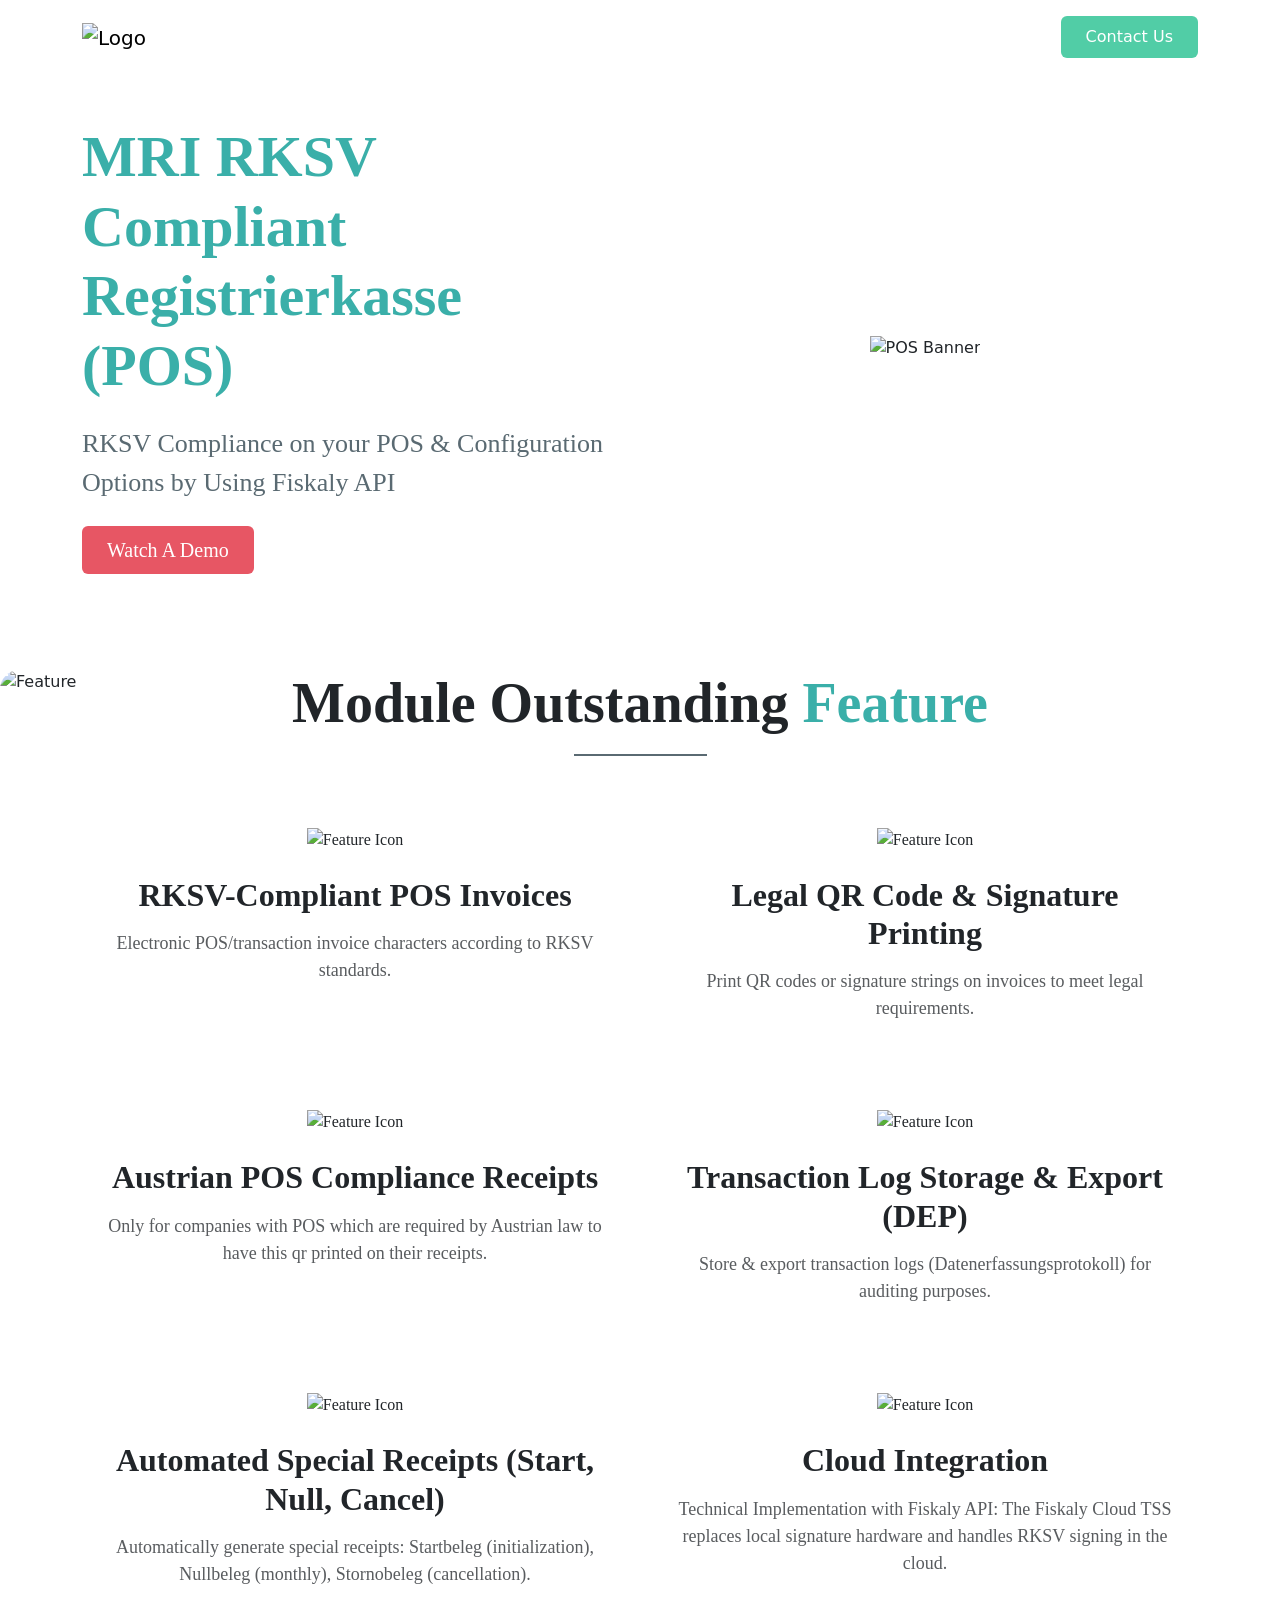
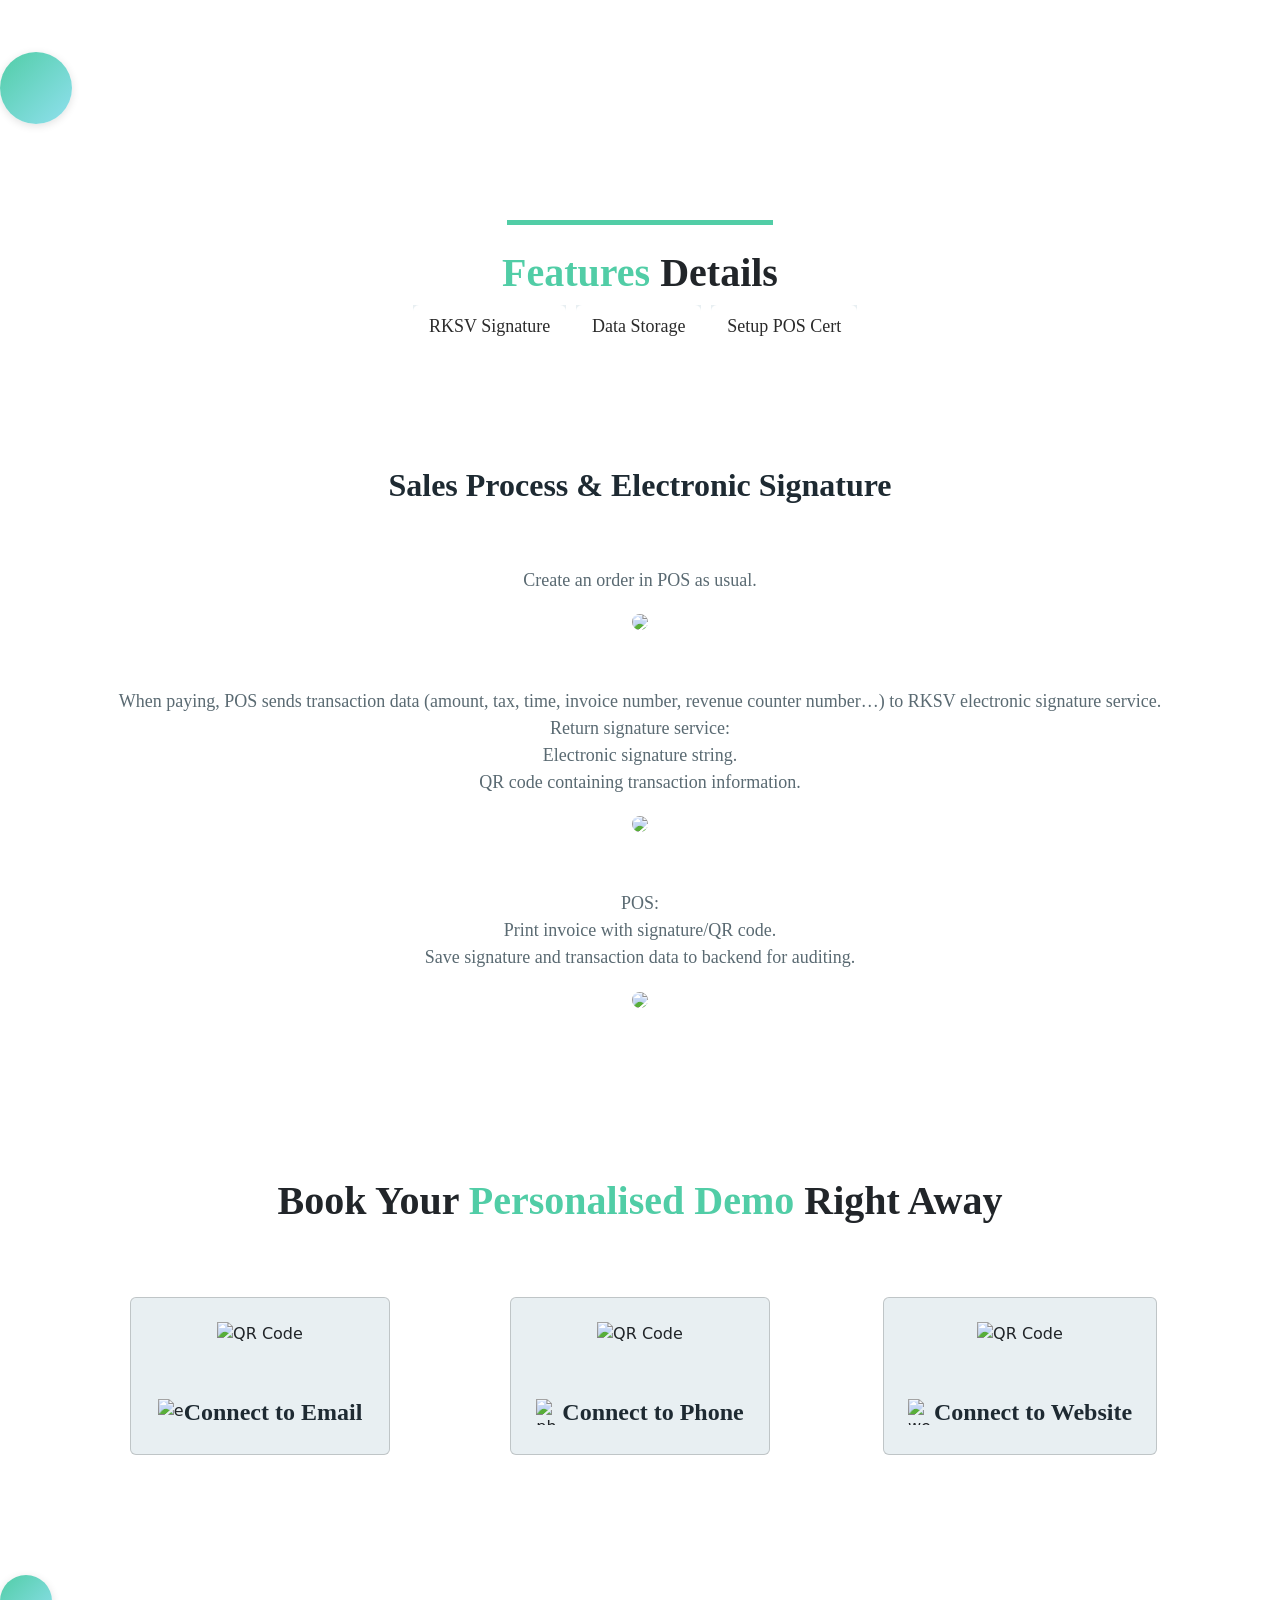
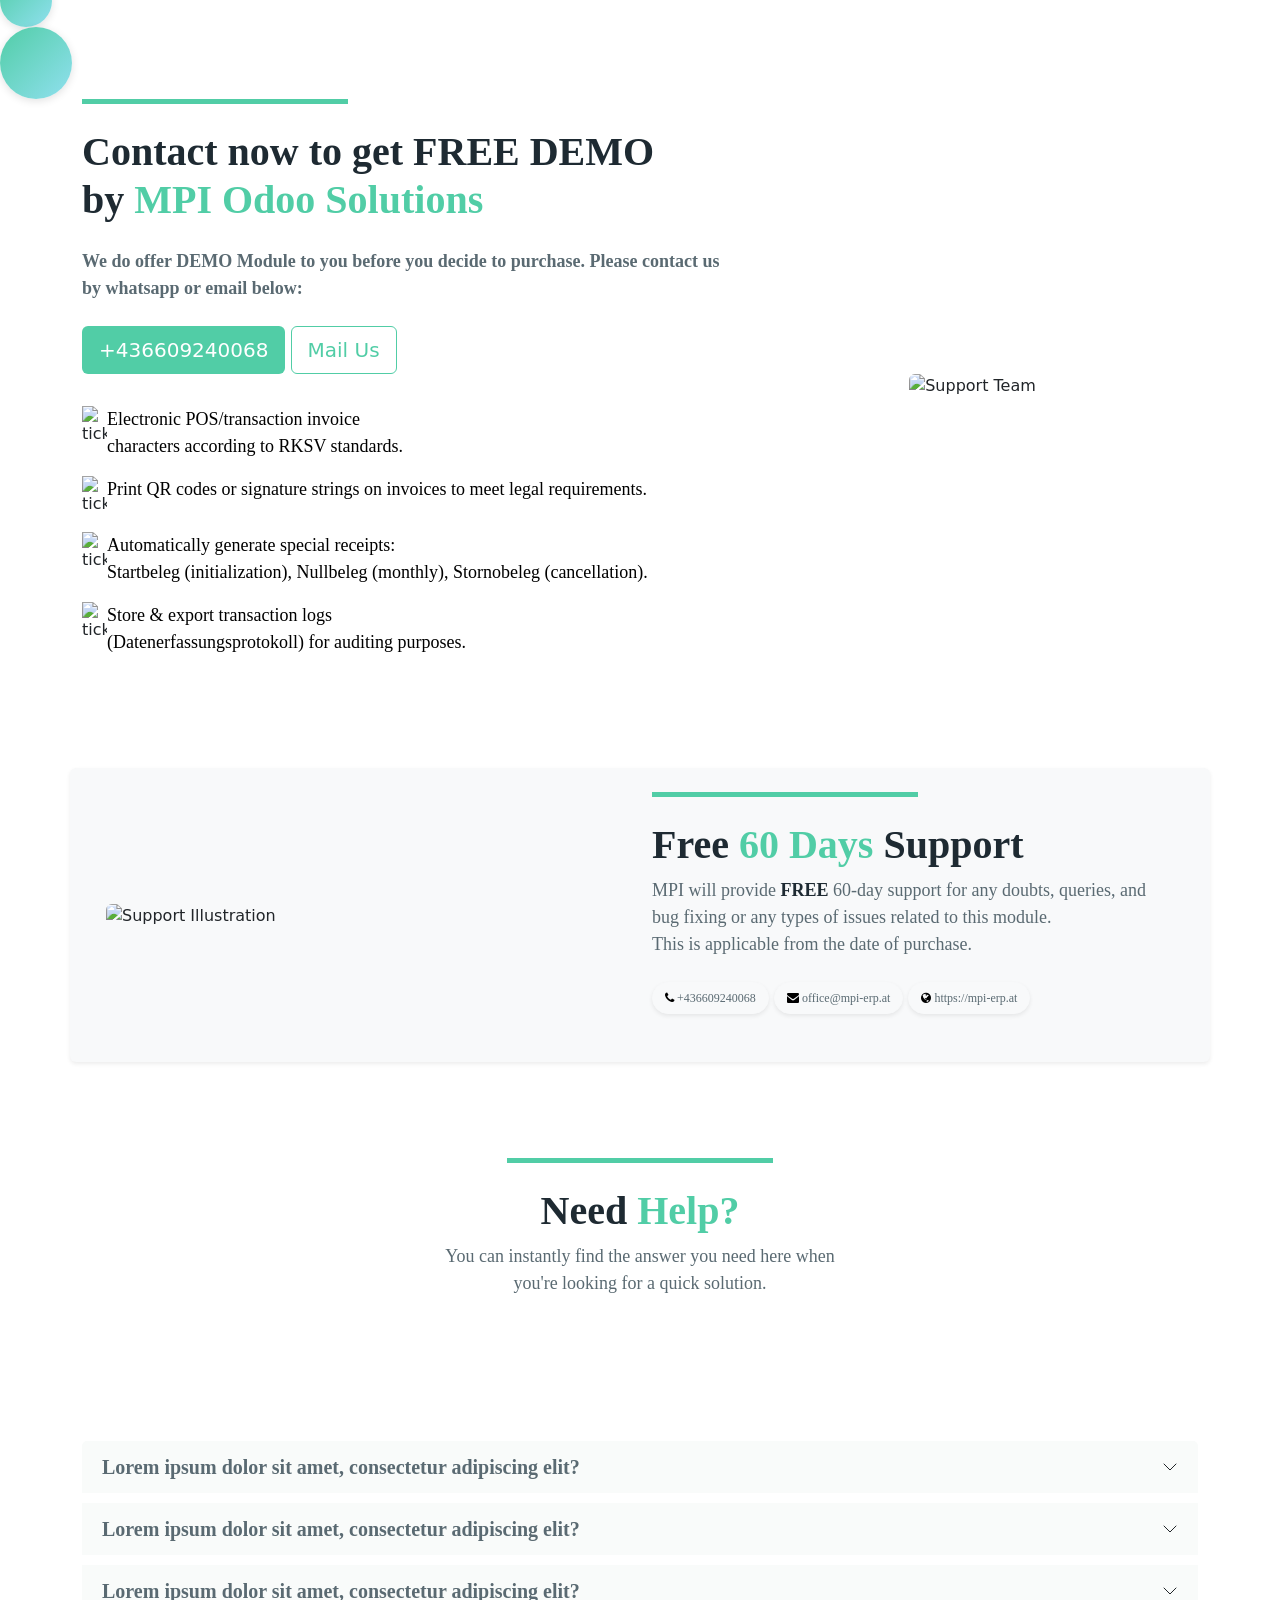
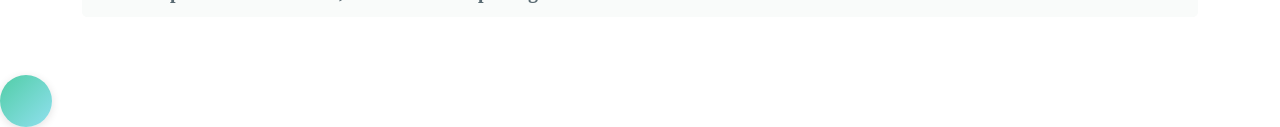
==== l10n-at-pos-cert-client/description.html @ e4ce5a3a "Refactor manifest file to update description and image paths for the Austrian POS RKSV Compliance mo" ====
<!DOCTYPE html>
<html lang="en">

<head>
    <meta charset="UTF-8">
    <meta name="viewport" content="width=device-width, initial-scale=1.0">
    <title>MHI ReCEV Compliant Registration Platform</title>

    <!-- Bootstrap 4 CSS (Odoo compatible) -->
    <meta charset="utf-8"/>
    <meta http-equiv="X-UA-Compatible" content="IE=edge">
    <title>Odoo</title>
    <meta name="viewport" content="width=device-width, initial-scale=1">
    <!--    <link rel="stylesheet" href="https://stackpath.bootstrapcdn.com/bootstrap/4.3.1/css/bootstrap.min.css">-->
    <link href="https://cdn.jsdelivr.net/npm/bootstrap@5.3.7/dist/css/bootstrap.min.css" rel="stylesheet"
          integrity="sha384-LN+7fdVzj6u52u30Kp6M/trliBMCMKTyK833zpbD+pXdCLuTusPj697FH4R/5mcr" crossorigin="anonymous">
    <link href="https://fonts.googleapis.com/css?family=Montserrat" rel="stylesheet">
    <link href="https://stackpath.bootstrapcdn.com/font-awesome/4.7.0/css/font-awesome.min.css" rel="stylesheet"
          integrity="sha384-wvfXpqpZZVQGK6TAh5PVlGOfQNHSoD2xbE+QkPxCAFlNEevoEH3Sl0sibVcOQVnN" crossorigin="anonymous">
    <link href="https://fonts.googleapis.com/css?family=Roboto:400,500,700&display=swap" rel="stylesheet">
    <link type="text/css" rel="stylesheet"
          href="//apps.odoocdn.com/web/content/7646917-3314048/1/web.assets_frontend.css">
</head>

<body>
<section>
    <!-- Navigation -->
    <nav class="navbar navbar-expand-lg bg-white py-3 ">
        <div class="container">
            <a class="navbar-brand" href="#">
                <img src="image/logo_app.png" alt="Logo" height="60" width="135" class="img-fluid">
            </a>
            <a href="mailto:office@mpi-erp.at"
                class="btn btn-contact font-weight-bold px-4 py-2 rounded"
                style="background-color: #51CDA6; color:#ffffff; font-size: 16px;">
                Contact Us
            </a>
        </div>
    </nav>

    <!-- Hero Section -->
    <section class="py-5 bg-white">
        <div class="container">
            <div class="row align-items-center">
                <div class="col-lg-6 text-lg-left mb-4 mb-lg-0">
                    <h1 class="display-4 font-weight-bold mb-4"
                        style="color: #3aafa9; font-family: 'Inter'; font-weight: 700; font-size: 58px;">
                        MRI RKSV Compliant<br>
                        Registrierkasse<br>
                        (POS)
                    </h1>
                    <p class="mb-4"
                        style="color: #5A6A72; font-family: 'Inter'; font-weight: 400; font-size: 26px;">
                        RKSV Compliance on your POS &amp; Configuration<br>
                        Options by Using Fiskaly API
                    </p>
                    <a href="mailto:office@mpi-erp.at"
                        class="btn btn-lg font-weight-bold rounded px-4 py-2"
                        style="background-color: #e75664; color: #ffffff; font-family: 'Inter';">
                        Watch A Demo
                    </a>
                </div>
                <div class="col-lg-6 text-center">
                    <img src="image/banner.png" alt="POS Banner" class="img-fluid">
                </div>
            </div>
        </div>
    </section>

    <!-- Module Outstanding Features -->
    <section class="py-5 bg-gradient-section position-relative">
        <img src="image/background_feature.png" alt="Feature" class="h-100 w-100 position-absolute img-fluid"
            style="border-radius: clamp(0.237rem, 1.52vw, 20px);"
            loading="lazy">
        <div class="container">
            <div class="text-center mb-5">
                <h2 class="display-4 font-weight-bold text-dark"
                    style="font-family: 'Inter'; font-weight: 700;">
                    <b>Module Outstanding<span style="color:#3aafa9;"> Feature</span></b>
                </h2>
                <div class="mx-auto mt-3" style="width:133px;height:2px;background:#5A6A72;"></div>
            </div>

            <div class="row" style="font-family: 'Inter';">
                <div class="col-md-6 mb-4">
                    <div class="text-center p-4">
                        <img src="image/setting_image.png" alt="Feature Icon" class="mb-4" style="width:120px;">
                        <h3 class="h3 font-weight-bold mb-3" style="font-weight: 700; font-size: 32px">RKSV-Compliant POS Invoices</h3>
                        <p class="text-muted" style="font-weight: 500; font-size: 18px">Electronic POS/transaction invoice characters according to RKSV standards.
                        </p>
                    </div>
                </div>
                <div class="col-md-6 mb-4">
                    <div class="text-center p-4">
                        <img src="image/setting_image.png" alt="Feature Icon" class="mb-4" style="width:120px;">
                        <h3 class="h3 font-weight-bold mb-3" style="font-weight: 700; font-size: 32px">Legal QR Code &amp; Signature Printing</h3>
                        <p class="text-muted" style="font-weight: 500; font-size: 18px">Print QR codes or signature strings on invoices to meet legal
                            requirements.</p>
                    </div>
                </div>
                <div class="col-md-6 mb-4">
                    <div class="text-center p-4">
                        <img src="image/setting_image.png" alt="Feature Icon" class="mb-4" style="width:120px;">
                        <h3 class="h3 font-weight-bold mb-3" style="font-weight: 700; font-size: 32px">Austrian POS Compliance Receipts</h3>
                        <p class="text-muted" style="font-weight: 500; font-size: 18px">Only for companies with POS which are required by Austrian law to have
                            this qr printed on their receipts.</p>
                    </div>
                </div>
                <div class="col-md-6 mb-4">
                    <div class="text-center p-4">
                        <img src="image/setting_image.png" alt="Feature Icon" class="mb-4" style="width:120px;">
                        <h3 class="h3 font-weight-bold mb-3" style="font-weight: 700; font-size: 32px">Transaction Log Storage &amp; Export (DEP)</h3>
                        <p class="text-muted" style="font-weight: 500; font-size: 18px">Store &amp; export transaction logs (Datenerfassungsprotokoll) for
                            auditing purposes.</p>
                    </div>
                </div>
                <div class="col-md-6 mb-4">
                    <div class="text-center p-4">
                        <img src="image/setting_image.png" alt="Feature Icon" class="mb-4" style="width:120px;">
                        <h3 class="h3 font-weight-bold mb-3" style="font-weight: 700; font-size: 32px">Automated Special Receipts (Start, Null, Cancel)</h3>
                        <p class="text-muted" style="font-weight: 500; font-size: 18px">Automatically generate special receipts: Startbeleg (initialization),
                            Nullbeleg (monthly), Stornobeleg (cancellation).</p>
                    </div>
                </div>
                <div class="col-md-6 mb-4">
                    <div class="text-center p-4">
                        <img src="image/setting_image.png" alt="Feature Icon" class="mb-4" style="width:120px;">
                        <h3 class="h3 font-weight-bold mb-3" style="font-weight: 700; font-size: 32px">Cloud Integration</h3>
                        <p class="text-muted" style="font-weight: 500; font-size: 18px">Technical Implementation with Fiskaly API: The Fiskaly Cloud TSS replaces
                            local signature hardware and handles RKSV signing in the cloud.</p>
                    </div>
                </div>
            </div>
        </div>

        <!-- Decorative element -->
        <div class="decorative-circle d-none d-md-block" style="
            width: 72px;
            height: 72px;
            border-radius: 50%;
            background: linear-gradient(135deg, #51cda6 0%, #90e0ef 100%);
            box-shadow: 0 2px 8px rgba(0, 0, 0, 0.12);
            left: -50px; 
            bottom: 500px;"> 
        </div>
    </section>

    <!-- Features Details -->
    <section class="py-5 position-relative">
        <div class="container">
            <div class="text-center mb-5">
                <div class="mx-auto mb-4" style="width:266px; height:5px; background-color: #51cda6;"></div>
                <img src="image/deco-img-arrow.png" alt="" class="position-absolute d-none d-lg-block"
                    style="top:40px;left:150px;height:208px;z-index:1;">
                <img src="image/deco-img-arrow2.png" alt="" class="position-absolute d-none d-lg-block"
                    style="top:40px;right:0;height:282px;z-index:1;">
                <h2 class="display-4 font-weight-bold"
                    style="font-family:'Inter'; font-weight: 700; font-size:40px; color:#51cda6;">
                    <b>Features<span class="text-dark"> Details</span></b>
                </h2>
                <div class="tabs-container"
                     style="width: 100%;  margin-bottom: clamp(0.9rem, 5.76vw, 76px);">
                    <div role="tablist" class="nav nav-tabs justify-content-center " data-tabs="tabs"
                         style="border:none; background-color: transparent; margin:0 auto; padding:0; color: #51CDA6">
                        <div class="nav-item"
                            style="height: clamp(1.05rem, 2.65vw, 35px);background-color: #E8EFF2; margin-right: clamp(0.118rem, 0.76vw, 10px);">
                            <a href="#tab_1" data-bs-toggle="tab" aria-expanded="true"
                                class="show nav-link active d-flex align-items-center justify-content-center"
                                style="font-family:'Inter'; font-weight: 400; font-size: 18px; border:none; color: #2B2B2B">
                                RKSV Signature
                            </a>
                        </div>
                        <div class="nav-item"
                            style="height: clamp(1.05rem, 2.65vw, 35px);background-color: #E8EFF2; margin-right: clamp(0.118rem, 0.76vw, 10px);">
                            <a href="#tab_2" data-bs-toggle="tab" aria-expanded="true"
                                class="show nav-link active d-flex align-items-center justify-content-center"
                                style="font-family:'Inter'; font-weight: 400; font-size: 18px; border:none; color: #2B2B2B">
                                Data Storage
                            </a>
                        </div>
                        <div class="nav-item"
                            style="height: clamp(1.05rem, 2.65vw, 35px);background-color: #E8EFF2; margin-right: clamp(0.118rem, 0.76vw, 10px);">
                            <a href="#tab_3" data-bs-toggle="tab" aria-expanded="true"
                                class="show nav-link active d-flex align-items-center justify-content-center"
                                style="font-family:'Inter'; font-weight: 400; font-size: 18px; border:none; color: #2B2B2B"> 
                                Setup POS Cert
                            </a>
                        </div>
                    </div>
                </div>
                <div class="tab-content">
                    <div id="tab_1"
                        class="container tab-pane active position-relative overflow-hidden"
                        style="background-color: transparent;">

                        <div class="container position-relative overflow-hidden">
                            <!-- Content Layer -->
                            <div class="row text-center position-relative zn-1 justify-content-center d-flex "
                                    style="padding-top: clamp(1.039rem, 4.17vw, 55px);">
                                <div class="row justify-content-center">
                                    <div class="col-12">
                                        <div class="row justify-content-center">
                                            <div class="col-12 "
                                                style=" margin-bottom: clamp(0.661rem, 4.24vw, 56px);">
                                                <h3 class="font-weight-bold" 
                                                    style="font-family:'Inter'; font-weight: 700; font-size: 32px; color: #1E2A32">
                                                    Sales Process & Electronic Signature
                                                </h3>
                                            </div>
                                            <div class="col-12 "
                                                style=" margin-bottom: clamp(0.661rem, 4.24vw, 56px);">
                                                <p style="font-family: 'Inter'; font-size: 18px; color:#5A6A72">Create an order in POS as usual.</p>
                                                <img src="./image/dep_image1.png"
                                                    style="width: 100%; border-radius: clamp(0.178rem, 1.14vw, 15px); margin: 0 auto; text-align: center;"/>
                                            </div>
                                        </div>
                                    </div>
                                </div>
                                <div class="row justify-content-center">
                                    <div class="col-12">
                                        <div class="row justify-content-center">
                                            <div class="col-12 "
                                                style=" margin-bottom: clamp(0.661rem, 4.24vw, 56px);">
                                                <p style="font-family: 'Inter'; font-size: 18px; color:#5A6A72">
                                                    When paying, POS sends transaction data (amount, tax, time, invoice number, revenue counter number…) 
                                                    to RKSV electronic signature service.
                                                    <br>
                                                    Return signature service:
                                                    <br>
                                                    Electronic signature string.
                                                    <br>
                                                    QR code containing transaction information.</p>
                                                <img src="./image/dep_image2.png"
                                                    style="width: 100%; border-radius: clamp(0.178rem, 1.14vw, 15px); margin: 0 auto; text-align: center;"/>
                                            </div>
                                        </div>
                                    </div>
                                </div>
                                <div class="row justify-content-center">
                                    <div class="col-12">
                                        <div class="row justify-content-center">
                                            <div class="col-12 "
                                                style=" margin-bottom: clamp(0.661rem, 4.24vw, 56px);">
                                                <p style="font-family: 'Inter'; font-size: 18px; color:#5A6A72">
                                                    POS:
                                                    <br>
                                                    Print invoice with signature/QR code.
                                                    <br>
                                                    Save signature and transaction data to backend for auditing.
                                                </p>
                                                <img src="./image/dep_image3.png"
                                                    style="width: 100%; border-radius: clamp(0.178rem, 1.14vw, 15px); margin: 0 auto; text-align: center;"/>
                                            </div>
                                        </div>
                                    </div>
                                </div>
                            </div>
                        </div>
                    </div>
                    <div id="tab_2" class="container tab-pane fade"
                        style="text-align: center !important;">

                        <div class="container position-relative overflow-hidden">
                            <!-- Content Layer -->
                            <div class="row text-center position-relative zn-1 justify-content-center d-flex "
                                    style="padding-top: clamp(1.039rem, 4.17vw, 55px);">
                                <div class="row justify-content-center">
                                    <div class="col-12">
                                        <div class="row justify-content-center">
                                            <div class="col-12 "
                                                style=" margin-bottom: clamp(0.661rem, 4.24vw, 56px);">
                                                <h3 class="font-weight-bold" 
                                                    style="font-family:'Inter'; font-weight: 700; font-size: 32px; color: #1E2A32">
                                                    Data Export & Storage
                                                </h3>
                                            </div>
                                            <div class="col-12 "
                                                style=" margin-bottom: clamp(0.661rem, 4.24vw, 56px);">
                                                <p style="font-family: 'Inter'; font-size: 18px; color:#5A6A72">By law, Datenerfassungsprotokoll (data log) must be exported and stored at least quarterly.</p>
                                                <img src="./image/dep2_image1.png"
                                                    style="width: 100%; border-radius: clamp(0.178rem, 1.14vw, 15px); margin: 0 auto; text-align: center;"/>
                                            </div>
                                        </div>
                                    </div>
                                </div>
                                <div class="row justify-content-center">
                                    <div class="col-12">
                                        <div class="row justify-content-center">
                                            <div class="col-12 "
                                                style=" margin-bottom: clamp(0.661rem, 4.24vw, 56px);">
                                                <p style="font-family: 'Inter'; font-size: 18px; color:#5A6A72">
                                                    The module allows exporting this file for each POS for storage or sending to the tax authorities.</p>
                                                <img src="./image/dep2_image2.png"
                                                    style="width: 100%; border-radius: clamp(0.178rem, 1.14vw, 15px); margin: 0 auto; text-align: center;"/>
                                            </div>
                                        </div>
                                    </div>
                                </div>
                            </div>
                        </div>
                    </div>
                    <div id="tab_3" class="container tab-pane fade"
                        style="text-align: center !important;">

                        <div class="container position-relative overflow-hidden">
                            <!-- Content Layer -->
                            <div class="row text-center position-relative zn-1 justify-content-center d-flex "
                                    style="padding-top: clamp(1.039rem, 4.17vw, 55px);">
                                <div class="row justify-content-center">
                                    <div class="col-12">
                                        <div class="row justify-content-center">
                                            <div class="col-12 "
                                                style=" margin-bottom: clamp(0.661rem, 4.24vw, 56px);">
                                                <h3 class="font-weight-bold" 
                                                    style="font-family:'Inter'; font-weight: 700; font-size: 32px; color: #1E2A32">
                                                    Set Up & Activate POS Certification
                                                </h3>
                                            </div>
                                            <div class="col-12 "
                                                style=" margin-bottom: clamp(0.661rem, 4.24vw, 56px);">
                                                <p style="font-family: 'Inter'; font-size: 18px; color:#5A6A72">
                                                    Access Company Configuration
                                                    <br>
                                                    Go to Settings → Users & Companies → Companies.
                                                    <br>
                                                    Select the company you want to configure (e.g., Clothing Store)
                                                    <br>
                                                    Open the POS Certification Tab>
                                                    <br>
                                                    Inside the company profile, click on the POS Certification tab.
                                                </p>
                                                <img src="./image/dep3_image1.png"
                                                    style="width: 100%; border-radius: clamp(0.178rem, 1.14vw, 15px); margin: 0 auto; text-align: center;"/>
                                            </div>
                                        </div>
                                    </div>
                                </div>
                                <div class="row justify-content-center">
                                    <div class="col-12">
                                        <div class="row justify-content-center">
                                            <div class="col-12 "
                                                style=" margin-bottom: clamp(0.661rem, 4.24vw, 56px);">
                                                <p style="font-family: 'Inter'; font-size: 18px; color:#5A6A72">
                                                    You will see key fields:
                                                    <br>
                                                    Admin Module URL – the endpoint provided by your fiscalization service (e.g., Fiskaly).
                                                    <br>
                                                    API Key – the authentication key from your provider.
                                                    <br>
                                                    Activate POS Certification – button to start the certification process.
                                                    <br>
                                                    Subscription Status – shows whether your subscription is active. 
                                                    <br>
                                                    Organization Status – shows whether your organization is created in the provider’s system.
                                                </p>
                                                <img src="./image/dep3_image2.png"
                                                    style="width: 100%; border-radius: clamp(0.178rem, 1.14vw, 15px); margin: 0 auto; text-align: center;"/>
                                            </div>
                                        </div>
                                    </div>
                                </div>
                                <div class="row justify-content-center">
                                    <div class="col-12">
                                        <div class="row justify-content-center">
                                            <div class="col-12 "
                                                style=" margin-bottom: clamp(0.661rem, 4.24vw, 56px);">
                                                <p style="font-family: 'Inter'; font-size: 18px; color:#5A6A72">
                                                    Activate POS Certification:
                                                    <br>
                                                    Click Activate POS Certification.
                                                    <br>
                                                    The system will:
                                                    <br>
                                                        1. Create your Organization in the provider’s system (if not already created).
                                                    <br>
                                                        2. Link your POS to a TSS (Technical Security System) in the cloud.
                                                    <br>
                                                        3. Update Subscription Status and Organization Status.
                                                    <br>
                                                    Create Organization: Click to create an Organization and begin the RKSV compliance process.
                                                </p>
                                                <img src="./image/dep3_image3.png"
                                                    style="width: 100%; border-radius: clamp(0.178rem, 1.14vw, 15px); margin: 0 auto; text-align: center;"/>
                                                <img src="./image/dep3_image4.png"
                                                    style="width: 100%; border-radius: clamp(0.178rem, 1.14vw, 15px); margin: 0 auto; text-align: center;"/>
                                            </div>
                                        </div>
                                    </div>
                                </div>
                            </div>
                        </div>
                    </div>
                </div>
            </div>
        </div>

        <!-- Decorative circle -->
        <div class="decorative-circle d-none d-md-block" style="right:50px;bottom:20px;"></div>
    </section>

    <!-- Book Demo Title -->
    <section class="py-3">
        <div class="container">
            <div class="text-center">
                <h2 class="display-4 font-weight-bold"
                    style="font-family: 'Inter'; font-weight: 700; font-size: 40px;">
                    Book Your <span style="color:#51cda6;">Personalised Demo</span> Right Away
                </h2>
            </div>
        </div>
    </section>

    <!-- QR Code Cards Section -->
    <section class="py-5">
        <div class="container position-relative">
            <div class="row justify-content-center">
                <div class="col-md-4 mb-4 d-flex justify-content-center">
                    <div class="card h-100 rounded-lg" style="background:#e8eff2; min-width:260px; max-width:368px;">
                        <div class="card-body d-flex flex-column align-items-center justify-content-center p-4">
                            <img src="image/qr_code.png" alt="QR Code" class="img-fluid mb-4">
                            <div class="d-flex align-items-center justify-content-center mt-4">
                                <img src="image/email_icon.png" alt="email icon" style="width:26px; height:26px;"
                                    class="mr-2">
                                <p class="font-weight-bold mb-0"
                                    style="font-family: 'Inter'; font-weight: 700; font-size: 24px; color: #1E2A32;">
                                    Connect to Email
                                </p>
                            </div>
                        </div>
                    </div>
                </div>
                <div class="col-md-4 mb-4 d-flex justify-content-center">
                    <div class="card h-100 rounded-lg" style="background:#e8eff2; min-width:260px; max-width:368px;">
                        <div class="card-body d-flex flex-column align-items-center justify-content-center p-4">
                            <img src="image/qr_code.png" alt="QR Code" class="img-fluid mb-4">
                            <div class="d-flex align-items-center justify-content-center mt-4">
                                <img src="image/phone_icon.png" alt="phone icon" style="width:26px; height:26px;"
                                    class="mr-2">
                                <p class="font-weight-bold mb-0"
                                    style="font-family: 'Inter'; font-weight: 700; font-size: 24px; color: #1E2A32;">
                                    Connect to Phone
                                </p>
                            </div>
                        </div>
                    </div>
                </div>
                <div class="col-md-4 mb-4 d-flex justify-content-center">
                    <div class="card h-100 rounded-lg" style="background:#e8eff2; min-width:260px; max-width:368px;">
                        <div class="card-body d-flex flex-column align-items-center justify-content-center p-4">
                            <img src="image/qr_code.png" alt="QR Code" class="img-fluid mb-4">
                            <div class="d-flex align-items-center justify-content-center mt-4">
                                <img src="image/web_icon.png" alt="web icon" style="width:26px; height:26px;"
                                    class="mr-2">
                                <p class="font-weight-bold mb-0"
                                    style="font-family: 'Inter'; font-weight: 700; font-size: 24px; color: #1E2A32;">
                                    Connect to Website
                                </p>
                            </div>
                        </div>
                    </div>
                </div>
            </div>

            <!-- Decorative circle -->
            <div class="decorative-circle d-none d-md-block" style="left:10px;top:-140px;"></div>
        </div>
    </section>

    <!-- Contact Demo Section -->
    <section class="py-5 bg-white position-relative" id="contact-demo">
        <div class="decorative-circle d-none d-md-block" 
                style="width: 52px;
                    height: 52px;
                    border-radius: 50%;
                    background: linear-gradient(135deg, #51cda6 0%, #90e0ef 100%);
                    box-shadow: 0 2px 8px rgba(0, 0, 0, 0.12);
                    left: -10px; 
                    bottom: -300px;"> 
        </div>
        <div class="decorative-circle d-none d-md-block" 
                style="width: 72px;
                    height: 72px;
                    border-radius: 50%;
                    background: linear-gradient(135deg, #51cda6 0%, #90e0ef 100%);
                    box-shadow: 0 2px 8px rgba(0, 0, 0, 0.12);
                    left: -10px; 
                    bottom: -600px;"> 
        </div>
        <div class="container">
            <div class="row align-items-center">
                <div class="col-lg-7">
                    <div class="mb-4" style="width:266px; height:5px; background-color: #51cda6;"></div>
                    <h2 class="display-4 font-weight-bold"
                        style="color: #1E2A32; font-family: 'Inter'; font-weight: 700; font-size: 40px;">
                        Contact now to get FREE DEMO<br>
                        by <span style="color:#51cda6;">MPI Odoo Solutions</span>
                    </h2>
                    <p class="lead mt-4 mb-4"
                        style="color: #5A6A72; font-family: 'Inter'; font-weight: 700; font-size: 18px;">
                        We do offer DEMO Module to you before you decide to purchase. Please contact us by whatsapp or
                        email below:
                    </p>
                    <div class="mb-4">
                        <a href="tel:+436609240068" class="btn btn-lg mr-3 mb-2 font-weight-bold rounded"
                            style="background-color: #51cda6; color: #fff;">
                            +436609240068
                        </a>
                        <a href="mailto:support@mhirecev.com"
                            class="btn btn-lg mb-2 font-weight-bold rounded"
                            style="border-color:#51cda6; color: #51cda6;">
                            Mail Us
                        </a>
                    </div>

                    <ul class="list-unstyled mt-4">
                        <li class="d-flex align-items-start mb-3">
                            <img src="image/tick.png" alt="tick" class="mr-3" style="max-width:25px;">
                            <span style="color: #000000; font-family: 'Inter'; font-weight: 400; font-size: 18px;">
                                Electronic POS/transaction invoice<br>characters according to RKSV standards.</span>
                        </li>
                        <li class="d-flex align-items-start mb-3">
                            <img src="image/tick.png" alt="tick" class="mr-3" style="max-width:25px;">
                            <span style="color: #000000; font-family: 'Inter'; font-weight: 400; font-size: 18px;">
                                Print QR codes or signature strings on invoices to meet legal requirements.</span>
                        </li>
                        <li class="d-flex align-items-start mb-3">
                            <img src="image/tick.png" alt="tick" class="mr-3" style="max-width:25px;">
                            <span style="color: #000000; font-family: 'Inter'; font-weight: 400; font-size: 18px;">
                                Automatically generate special receipts:<br>Startbeleg (initialization), Nullbeleg
                                (monthly), Stornobeleg (cancellation).</span>
                        </li>
                        <li class="d-flex align-items-start mb-3">
                            <img src="image/tick.png" alt="tick" class="mr-3" style="max-width:25px;">
                            <span style="color: #000000; font-family: 'Inter'; font-weight: 400; font-size: 18px;">
                                Store &amp; export transaction logs<br>(Datenerfassungsprotokoll) for auditing
                                purposes.</span>
                        </li>
                    </ul>
                </div>
                <div class="col-lg-5 d-flex justify-content-center">
                    <img src="image/banner2.png" alt="Support Team" class="img-fluid rounded">
                </div>
            </div>
        </div>
    </section>

    <!-- Support Section -->
    <section class="py-5 bg-white">
        <div class="container">
            <div class="row align-items-center bg-light rounded p-4 shadow-sm">
                <div class="col-lg-6 mb-4 mb-lg-0">
                    <img src="image/banner3.png" alt="Support Illustration" class="img-fluid rounded">
                </div>
                <div class="col-lg-6">
                    <div class="mb-4" style="width:266px; height:5px; background-color: #51cda6;"></div>
                    <h2 class="display-4 font-weight-bold"
                        style="color: #1E2A32; font-family: 'Inter'; font-weight: 700; font-size: 40px;">
                        Free <span style="color:#51cda6;">60 Days</span> Support
                    </h2>
                    <p class="lead mb-4"
                        style="color: #5A6A72; font-family: 'Inter'; font-weight: 400; font-size: 18px;">
                        MPI will provide <strong style="color: #1E2A32; font-weight: 700; font-size: 18px;">FREE</strong> 60-day support for any doubts, queries, and bug fixing or
                        any types of issues related to this module.<br>
                        This is applicable from the date of purchase.
                    </p>
                    <div class="mb-3">
                        <a href="tel:+436609240068" class="btn btn-light mb-2 mr-2 rounded-pill shadow-sm"
                            style="color: #5A6A72; font-family: 'Inter'; font-weight: 500; font-size: 12px;">
                            <i class="fa fa-phone" style="color: #000000"></i> +436609240068
                        </a>
                        <a href="mailto:office@mpi-erp.at" class="btn btn-light mb-2 mr-2 rounded-pill shadow-sm"
                            style="color: #5A6A72; font-family: 'Inter'; font-weight: 500; font-size: 12px;">
                            <i class="fa fa-envelope" style="color: #000000"></i> office@mpi-erp.at
                        </a>
                        <a href="https://mpi-erp.at" target="_blank" class="btn btn-light mb-2 rounded-pill shadow-sm"
                            style="color: #5A6A72; font-family: 'Inter'; font-weight: 500; font-size: 12px;">
                            <i class="fa fa-globe" style="color: #000000"></i> https://mpi-erp.at
                        </a>
                    </div>
                </div>
            </div>
        </div>
    </section>

    <!-- Need Help Section -->
    <section class="py-5">
        <div class="container">
            <div class="text-center mb-5">
                <div class="mx-auto mb-4" style="width:266px; height:5px; background-color: #51cda6;"></div>
                <h2 class="display-4 font-weight-bold"
                    style="color: #1E2A32; font-family: 'Inter'; font-weight: 700; font-size: 40px;">
                    Need <span style="color:#51cda6;">Help?</span>
                </h2>
                <p class="lead"
                    style="color: #5A6A72; font-family: 'Inter'; font-weight: 400; font-size: 18px;">
                    You can instantly find the answer you need here when<br>you're looking for a quick solution.
                </p>
            </div>
        </div>
    </section>

    <!-- FAQ Section -->
    <section class="py-5 position-relative">
        <div class="container">
            <div class="accordion" id="faqAccordion">
                <!-- FAQ Item 1 -->
                <div class="accordion-item"
                    style="background-color: #F9FBFA; border: 1px; margin-bottom: clamp(0.118rem, 0.76vw, 10px);">
                    <h2 class="accordion-header" id="heading1">
                        <a class="accordion-button collapsed"
                        data-bs-toggle="collapse"
                        data-bs-target="#heading1_ans"
                        aria-expanded="false"
                        aria-controls="heading1_ans"
                        style="background-color: #F9FBFA !important; text-decoration: none !important; --bs-accordion-btn-icon-width: 1em;">
                        <span class="font-weight-bold"
                            style="color: #5A6A72; font-family: 'Inter'; font-weight: 700; font-size: 20px; line-height:100%; text-align:center; color:#5A6A72">Lorem ipsum dolor sit amet, consectetur adipiscing elit?</span>
                        </a>
                    </h2>
                    <div id="heading1_ans"
                        class="accordion-collapse collapse"
                        data-bs-parent="#faqAccordion"
                        aria-labelledby="heading1">
                        <div class="accordion-body"
                            style="color: #5A6A72; font-family: 'Inter'; font-weight: 700; font-size: 20px; line-height:100%; text-align:center; color:#5A6A72">
                            Lorem ipsum dolor sit amet, consectetur adipiscing elit. Mauris at dictum erat.
                        </div>
                    </div>
                </div>
                <!-- FAQ Item 2 -->
                <div class="accordion-item"
                    style="background-color: #F9FBFA; border: 1px; margin-bottom: clamp(0.118rem, 0.76vw, 10px);">
                    <h2 class="accordion-header" id="heading2">
                        <a class="accordion-button collapsed"
                        data-bs-toggle="collapse"
                        data-bs-target="#heading2_ans"
                        aria-expanded="false"
                        aria-controls="heading2_ans"
                        style="background-color: #F9FBFA !important; text-decoration: none !important; --bs-accordion-btn-icon-width: 1em;">
                        <span class="font-weight-bold"
                            style="color: #5A6A72; font-family: 'Inter'; font-weight: 700; font-size: 20px; line-height:100%; text-align:center; color:#5A6A72">Lorem ipsum dolor sit amet, consectetur adipiscing elit?</span>
                        </a>
                    </h2>
                    <div id="heading2_ans"
                        class="accordion-collapse collapse"
                        data-bs-parent="#faqAccordion"
                        aria-labelledby="heading2">
                        <div class="accordion-body"
                            style="color: #5A6A72; font-family: 'Inter'; font-weight: 700; font-size: 20px; line-height:100%; text-align:center; color:#5A6A72">
                            Lorem ipsum dolor sit amet, consectetur adipiscing elit. Mauris at dictum erat.
                        </div>
                    </div>
                </div>

                <!-- FAQ Item 3 -->
                <div class="accordion-item"
                    style="background-color: #F9FBFA; border: 1px; margin-bottom: clamp(0.118rem, 0.76vw, 10px);">
                    <h2 class="accordion-header" id="heading3">
                        <a class="accordion-button collapsed"
                        data-bs-toggle="collapse"
                        data-bs-target="#heading3_ans"
                        aria-expanded="false"
                        aria-controls="heading3_ans"
                        style="background-color: #F9FBFA !important; text-decoration: none !important; --bs-accordion-btn-icon-width: 1em;">
                        <span class="font-weight-bold"
                            style="color: #5A6A72; font-family: 'Inter'; font-weight: 700; font-size: 20px; line-height:100%; text-align:center; color:#5A6A72">Lorem ipsum dolor sit amet, consectetur adipiscing elit?</span>
                        </a>
                    </h2>
                    <div id="heading3_ans"
                        class="accordion-collapse collapse"
                        data-bs-parent="#faqAccordion"
                        aria-labelledby="heading3">
                        <div class="accordion-body"
                            style="color: #5A6A72; font-family: 'Inter'; font-weight: 700; font-size: 20px; line-height:100%; text-align:center; color:#5A6A72">
                            Lorem ipsum dolor sit amet, consectetur adipiscing elit. Mauris at dictum erat.
                        </div>
                    </div>
                </div>
            </div>
        </div>
    </section>
    <div class="decorative-circle d-none d-md-block" 
        style="width: 52px;
            height: 52px;
            border-radius: 50%;
            background: linear-gradient(135deg, #51cda6 0%, #90e0ef 100%);
            box-shadow: 0 2px 8px rgba(0, 0, 0, 0.12);
            left: 1400px;
            bottom: 100px;"> 
    </div>
</section>
<script src="https://code.jquery.com/jquery-3.3.1.slim.min.js"></script>
<script src="https://cdnjs.cloudflare.com/ajax/libs/popper.js/1.14.7/umd/popper.min.js"></script>
    <!--<script src="https://stackpath.bootstrapcdn.com/bootstrap/4.3.1/js/bootstrap.min.js"></script>-->
<script src="https://cdn.jsdelivr.net/npm/bootstrap@5.3.7/dist/js/bootstrap.bundle.min.js"
            integrity="sha384-ndDqU0Gzau9qJ1lfW4pNLlhNTkCfHzAVBReH9diLvGRem5+R9g2FzA8ZGN954O5Q"
            crossorigin="anonymous"></script>    
</body>
</html>
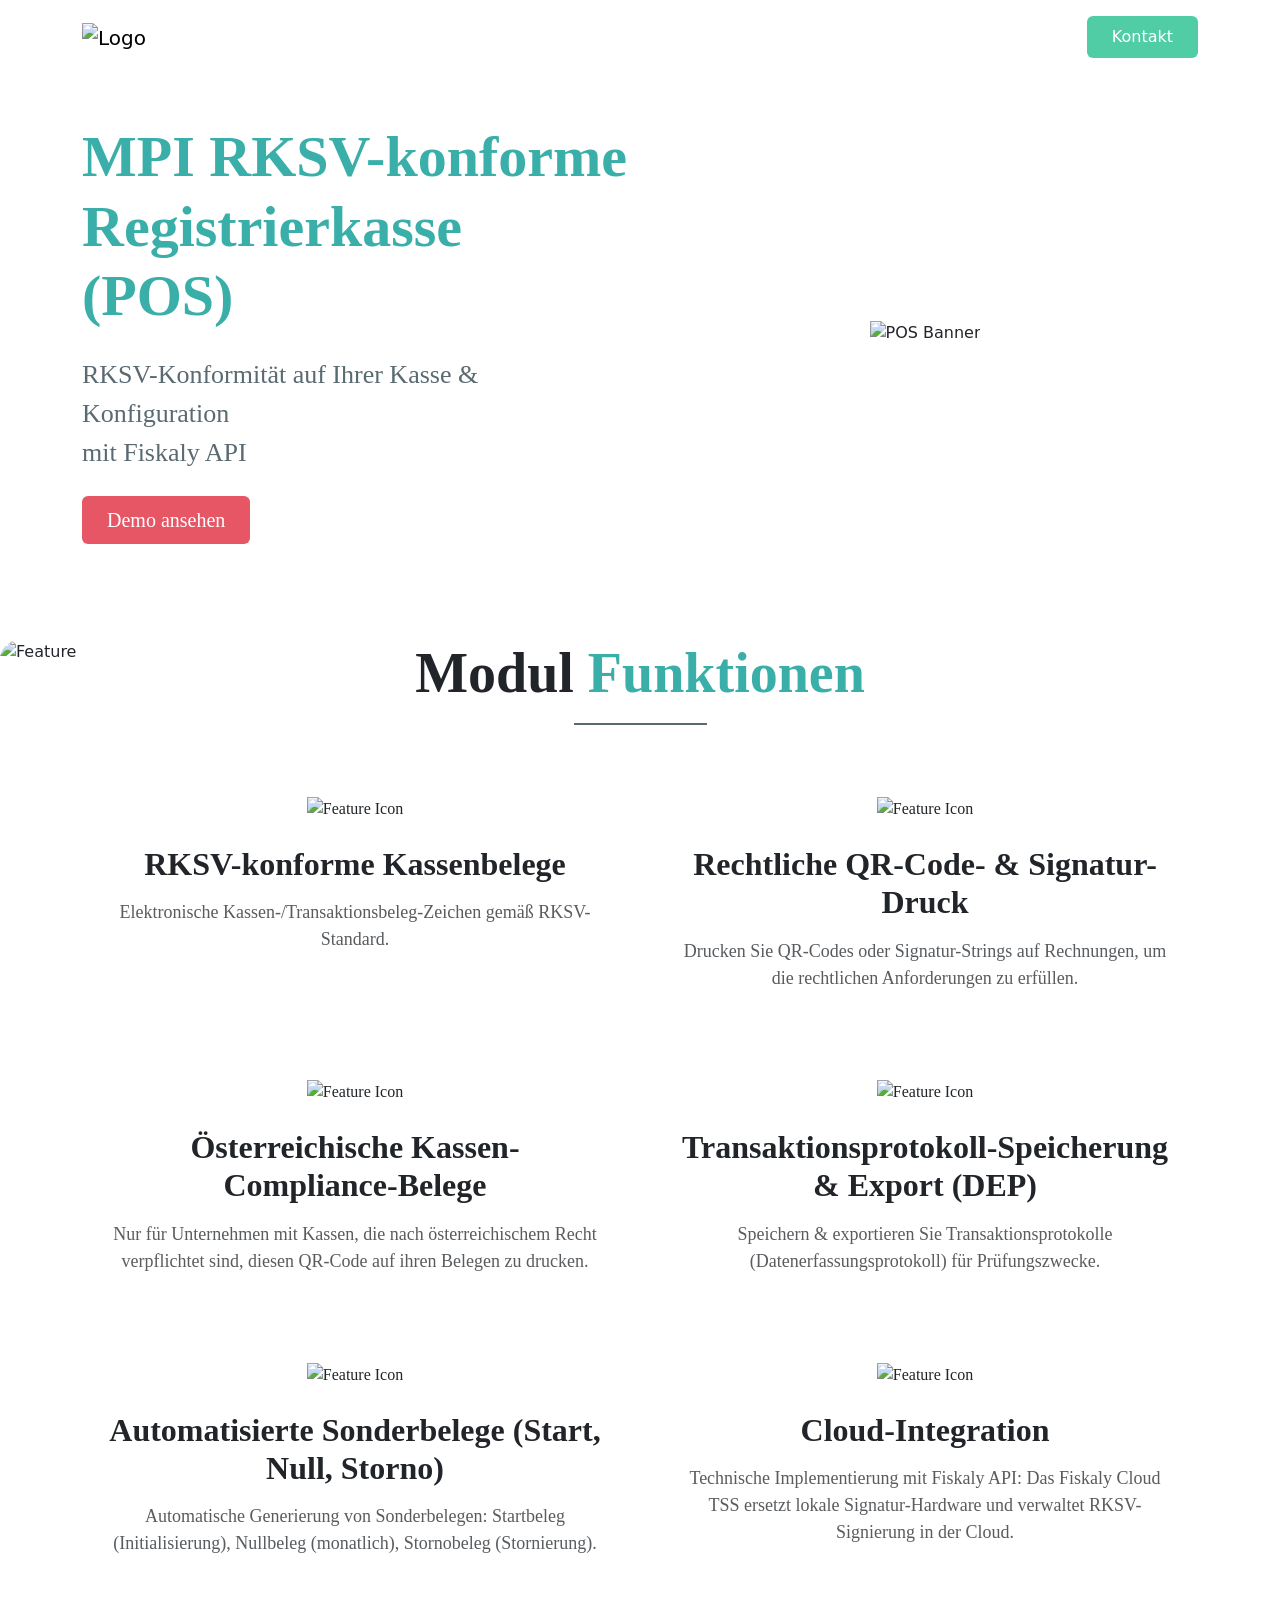
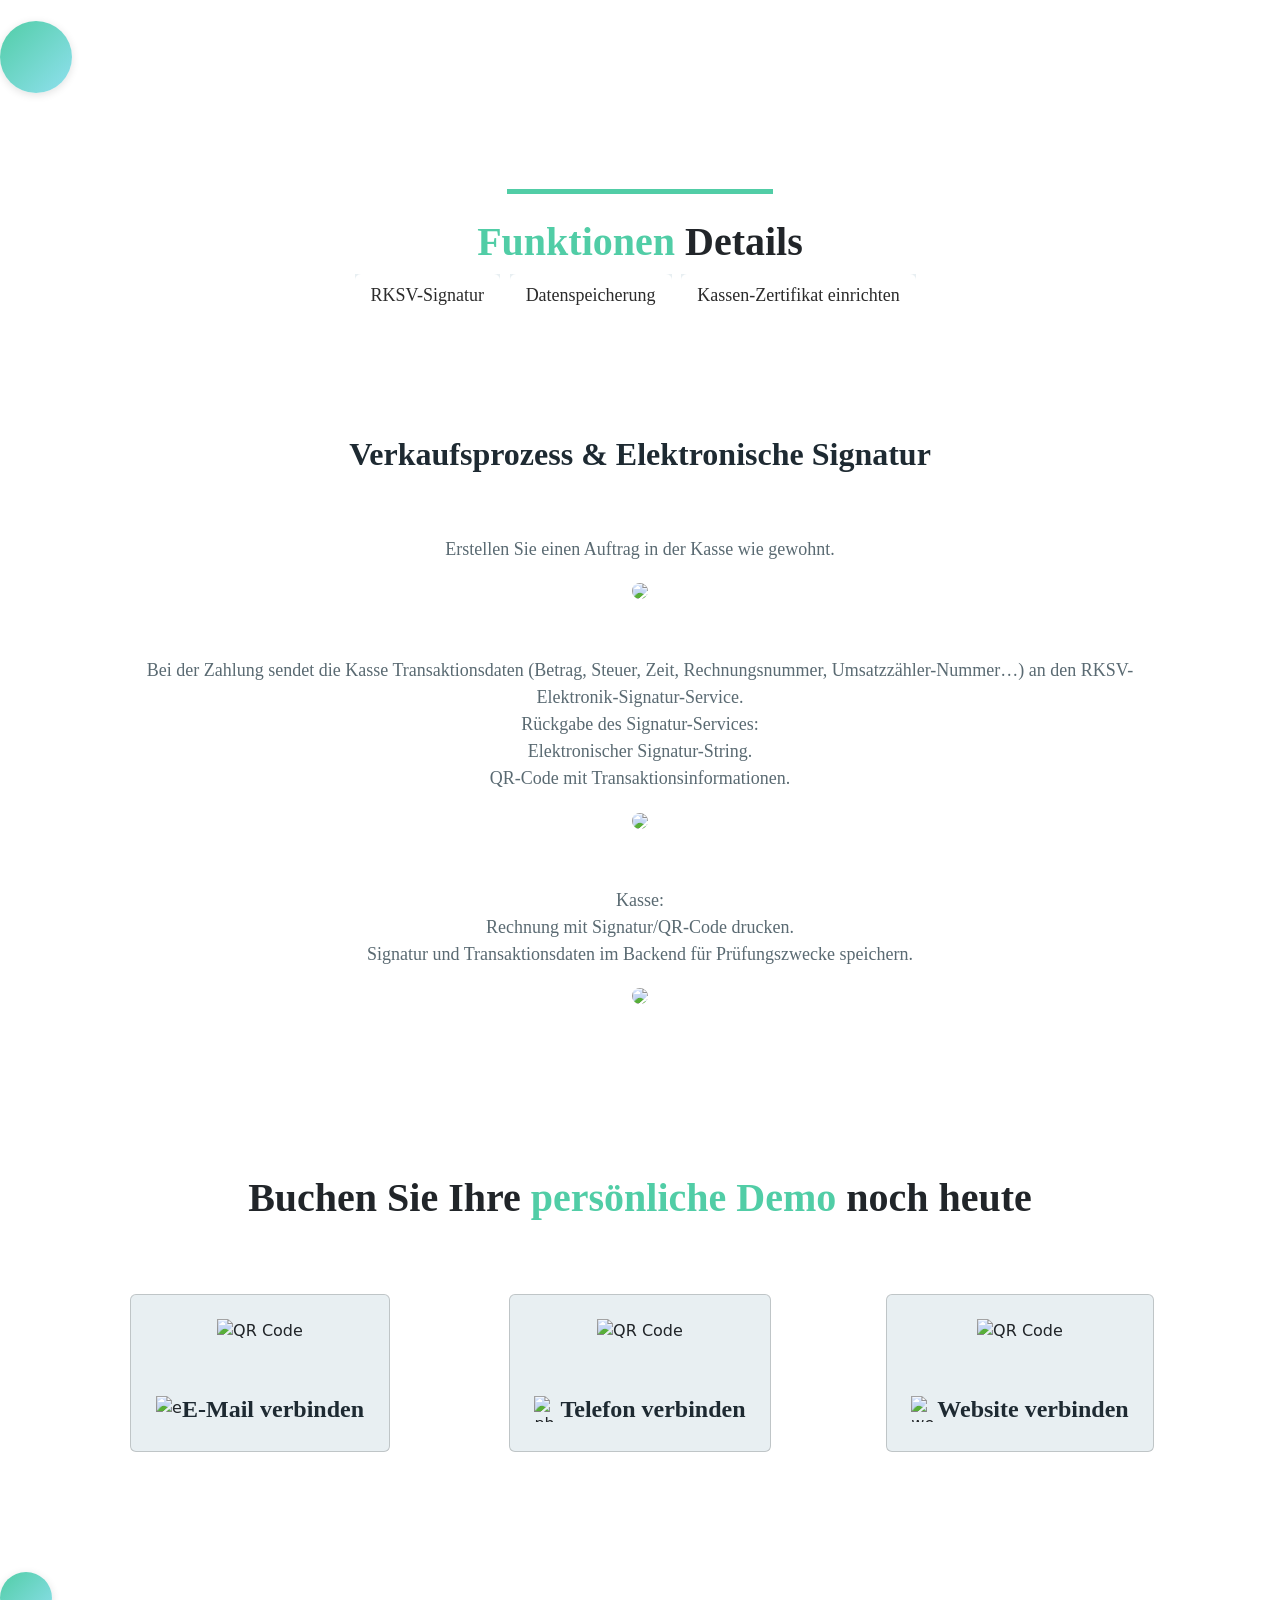
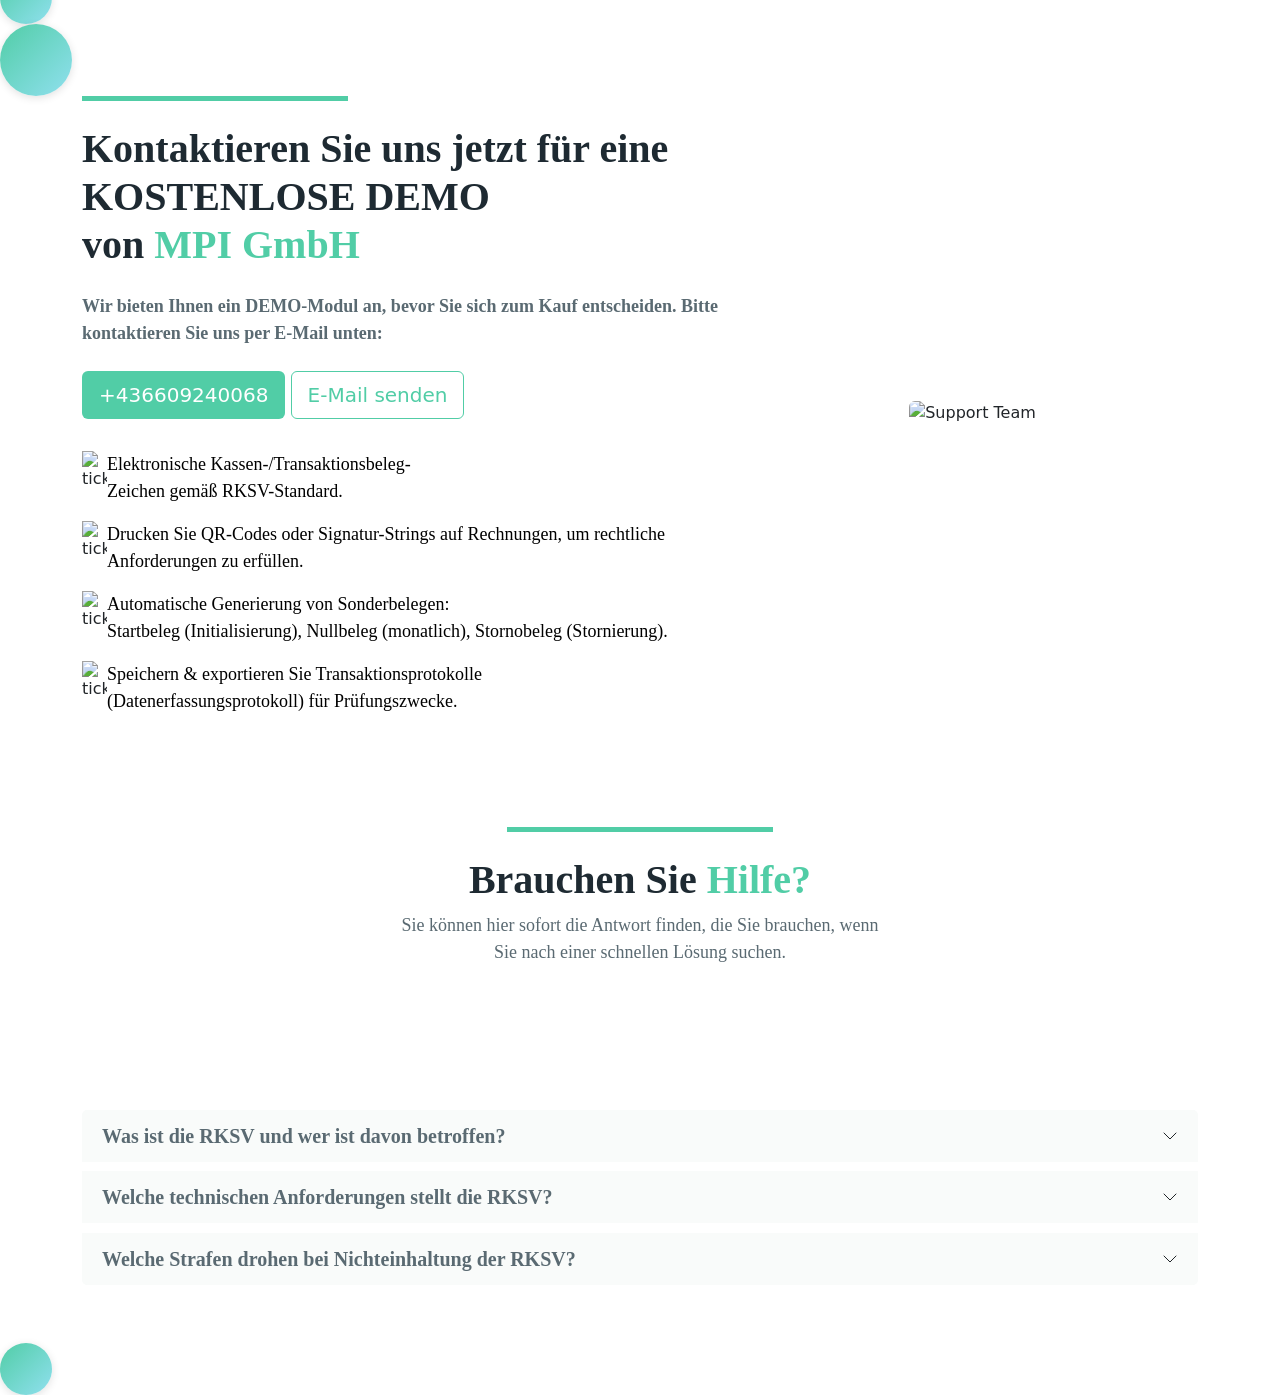
==== commit 8d325ddd: "Update HTML files for Austrian POS RKSV Compliance module to German language, including translations" ====
--- a/l10n-at-pos-cert-client/description.html
+++ b/l10n-at-pos-cert-client/description.html
@@ -1,10 +1,10 @@
 <!DOCTYPE html>
-<html lang="en">
+<html lang="de">
 
 <head>
     <meta charset="UTF-8">
     <meta name="viewport" content="width=device-width, initial-scale=1.0">
-    <title>MHI ReCEV Compliant Registration Platform</title>
+    <title>MPI RKSV-konforme Registrierkassen-Plattform</title>
 
     <!-- Bootstrap 4 CSS (Odoo compatible) -->
     <meta charset="utf-8"/>
@@ -33,7 +33,7 @@
             <a href="mailto:office@mpi-erp.at"
                 class="btn btn-contact font-weight-bold px-4 py-2 rounded"
                 style="background-color: #51CDA6; color:#ffffff; font-size: 16px;">
-                Contact Us
+                Kontakt
             </a>
         </div>
     </nav>
@@ -45,19 +45,19 @@
                 <div class="col-lg-6 text-lg-left mb-4 mb-lg-0">
                     <h1 class="display-4 font-weight-bold mb-4"
                         style="color: #3aafa9; font-family: 'Inter'; font-weight: 700; font-size: 58px;">
-                        MRI RKSV Compliant<br>
+                        MPI RKSV-konforme<br>
                         Registrierkasse<br>
                         (POS)
                     </h1>
                     <p class="mb-4"
                         style="color: #5A6A72; font-family: 'Inter'; font-weight: 400; font-size: 26px;">
-                        RKSV Compliance on your POS &amp; Configuration<br>
-                        Options by Using Fiskaly API
+                        RKSV-Konformität auf Ihrer Kasse &amp; Konfiguration<br>
+                        mit Fiskaly API
                     </p>
                     <a href="mailto:office@mpi-erp.at"
                         class="btn btn-lg font-weight-bold rounded px-4 py-2"
                         style="background-color: #e75664; color: #ffffff; font-family: 'Inter';">
-                        Watch A Demo
+                        Demo ansehen
                     </a>
                 </div>
                 <div class="col-lg-6 text-center">
@@ -76,7 +76,7 @@
             <div class="text-center mb-5">
                 <h2 class="display-4 font-weight-bold text-dark"
                     style="font-family: 'Inter'; font-weight: 700;">
-                    <b>Module Outstanding<span style="color:#3aafa9;"> Feature</span></b>
+                    <b>Modul <span style="color:#3aafa9;">Funktionen</span></b>
                 </h2>
                 <div class="mx-auto mt-3" style="width:133px;height:2px;background:#5A6A72;"></div>
             </div>
@@ -85,49 +85,49 @@
                 <div class="col-md-6 mb-4">
                     <div class="text-center p-4">
                         <img src="image/setting_image.png" alt="Feature Icon" class="mb-4" style="width:120px;">
-                        <h3 class="h3 font-weight-bold mb-3" style="font-weight: 700; font-size: 32px">RKSV-Compliant POS Invoices</h3>
-                        <p class="text-muted" style="font-weight: 500; font-size: 18px">Electronic POS/transaction invoice characters according to RKSV standards.
+                        <h3 class="h3 font-weight-bold mb-3" style="font-weight: 700; font-size: 32px">RKSV-konforme Kassenbelege</h3>
+                        <p class="text-muted" style="font-weight: 500; font-size: 18px">Elektronische Kassen-/Transaktionsbeleg-Zeichen gemäß RKSV-Standard.
                         </p>
                     </div>
                 </div>
                 <div class="col-md-6 mb-4">
                     <div class="text-center p-4">
                         <img src="image/setting_image.png" alt="Feature Icon" class="mb-4" style="width:120px;">
-                        <h3 class="h3 font-weight-bold mb-3" style="font-weight: 700; font-size: 32px">Legal QR Code &amp; Signature Printing</h3>
-                        <p class="text-muted" style="font-weight: 500; font-size: 18px">Print QR codes or signature strings on invoices to meet legal
-                            requirements.</p>
+                        <h3 class="h3 font-weight-bold mb-3" style="font-weight: 700; font-size: 32px">Rechtliche QR-Code- &amp; Signatur-Druck</h3>
+                        <p class="text-muted" style="font-weight: 500; font-size: 18px">Drucken Sie QR-Codes oder Signatur-Strings auf Rechnungen, um die rechtlichen
+                            Anforderungen zu erfüllen.</p>
                     </div>
                 </div>
                 <div class="col-md-6 mb-4">
                     <div class="text-center p-4">
                         <img src="image/setting_image.png" alt="Feature Icon" class="mb-4" style="width:120px;">
-                        <h3 class="h3 font-weight-bold mb-3" style="font-weight: 700; font-size: 32px">Austrian POS Compliance Receipts</h3>
-                        <p class="text-muted" style="font-weight: 500; font-size: 18px">Only for companies with POS which are required by Austrian law to have
-                            this qr printed on their receipts.</p>
+                        <h3 class="h3 font-weight-bold mb-3" style="font-weight: 700; font-size: 32px">Österreichische Kassen-Compliance-Belege</h3>
+                        <p class="text-muted" style="font-weight: 500; font-size: 18px">Nur für Unternehmen mit Kassen, die nach österreichischem
+                            Recht verpflichtet sind, diesen QR-Code auf ihren Belegen zu drucken.</p>
                     </div>
                 </div>
                 <div class="col-md-6 mb-4">
                     <div class="text-center p-4">
                         <img src="image/setting_image.png" alt="Feature Icon" class="mb-4" style="width:120px;">
-                        <h3 class="h3 font-weight-bold mb-3" style="font-weight: 700; font-size: 32px">Transaction Log Storage &amp; Export (DEP)</h3>
-                        <p class="text-muted" style="font-weight: 500; font-size: 18px">Store &amp; export transaction logs (Datenerfassungsprotokoll) for
-                            auditing purposes.</p>
+                        <h3 class="h3 font-weight-bold mb-3" style="font-weight: 700; font-size: 32px">Transaktionsprotokoll-Speicherung &amp; Export (DEP)</h3>
+                        <p class="text-muted" style="font-weight: 500; font-size: 18px">Speichern &amp; exportieren Sie Transaktionsprotokolle (Datenerfassungsprotokoll) für
+                            Prüfungszwecke.</p>
                     </div>
                 </div>
                 <div class="col-md-6 mb-4">
                     <div class="text-center p-4">
                         <img src="image/setting_image.png" alt="Feature Icon" class="mb-4" style="width:120px;">
-                        <h3 class="h3 font-weight-bold mb-3" style="font-weight: 700; font-size: 32px">Automated Special Receipts (Start, Null, Cancel)</h3>
-                        <p class="text-muted" style="font-weight: 500; font-size: 18px">Automatically generate special receipts: Startbeleg (initialization),
-                            Nullbeleg (monthly), Stornobeleg (cancellation).</p>
+                        <h3 class="h3 font-weight-bold mb-3" style="font-weight: 700; font-size: 32px">Automatisierte Sonderbelege (Start, Null, Storno)</h3>
+                        <p class="text-muted" style="font-weight: 500; font-size: 18px">Automatische Generierung von Sonderbelegen: Startbeleg
+                            (Initialisierung), Nullbeleg (monatlich), Stornobeleg (Stornierung).</p>
                     </div>
                 </div>
                 <div class="col-md-6 mb-4">
                     <div class="text-center p-4">
                         <img src="image/setting_image.png" alt="Feature Icon" class="mb-4" style="width:120px;">
-                        <h3 class="h3 font-weight-bold mb-3" style="font-weight: 700; font-size: 32px">Cloud Integration</h3>
-                        <p class="text-muted" style="font-weight: 500; font-size: 18px">Technical Implementation with Fiskaly API: The Fiskaly Cloud TSS replaces
-                            local signature hardware and handles RKSV signing in the cloud.</p>
+                        <h3 class="h3 font-weight-bold mb-3" style="font-weight: 700; font-size: 32px">Cloud-Integration</h3>
+                        <p class="text-muted" style="font-weight: 500; font-size: 18px">Technische Implementierung mit Fiskaly API: Das Fiskaly Cloud
+                            TSS ersetzt lokale Signatur-Hardware und verwaltet RKSV-Signierung in der Cloud.</p>
                     </div>
                 </div>
             </div>
@@ -156,7 +156,7 @@
                     style="top:40px;right:0;height:282px;z-index:1;">
                 <h2 class="display-4 font-weight-bold"
                     style="font-family:'Inter'; font-weight: 700; font-size:40px; color:#51cda6;">
-                    <b>Features<span class="text-dark"> Details</span></b>
+                    <b>Funktionen <span class="text-dark">Details</span></b>
                 </h2>
                 <div class="tabs-container"
                      style="width: 100%;  margin-bottom: clamp(0.9rem, 5.76vw, 76px);">
@@ -167,7 +167,7 @@
                             <a href="#tab_1" data-bs-toggle="tab" aria-expanded="true"
                                 class="show nav-link active d-flex align-items-center justify-content-center"
                                 style="font-family:'Inter'; font-weight: 400; font-size: 18px; border:none; color: #2B2B2B">
-                                RKSV Signature
+                                RKSV-Signatur
                             </a>
                         </div>
                         <div class="nav-item"
@@ -175,7 +175,7 @@
                             <a href="#tab_2" data-bs-toggle="tab" aria-expanded="true"
                                 class="show nav-link active d-flex align-items-center justify-content-center"
                                 style="font-family:'Inter'; font-weight: 400; font-size: 18px; border:none; color: #2B2B2B">
-                                Data Storage
+                                Datenspeicherung
                             </a>
                         </div>
                         <div class="nav-item"
@@ -183,7 +183,7 @@
                             <a href="#tab_3" data-bs-toggle="tab" aria-expanded="true"
                                 class="show nav-link active d-flex align-items-center justify-content-center"
                                 style="font-family:'Inter'; font-weight: 400; font-size: 18px; border:none; color: #2B2B2B"> 
-                                Setup POS Cert
+                                Kassen-Zertifikat einrichten
                             </a>
                         </div>
                     </div>
@@ -204,12 +204,12 @@
                                                 style=" margin-bottom: clamp(0.661rem, 4.24vw, 56px);">
                                                 <h3 class="font-weight-bold" 
                                                     style="font-family:'Inter'; font-weight: 700; font-size: 32px; color: #1E2A32">
-                                                    Sales Process & Electronic Signature
+                                                    Verkaufsprozess & Elektronische Signatur
                                                 </h3>
                                             </div>
                                             <div class="col-12 "
                                                 style=" margin-bottom: clamp(0.661rem, 4.24vw, 56px);">
-                                                <p style="font-family: 'Inter'; font-size: 18px; color:#5A6A72">Create an order in POS as usual.</p>
+                                                <p style="font-family: 'Inter'; font-size: 18px; color:#5A6A72">Erstellen Sie einen Auftrag in der Kasse wie gewohnt.</p>
                                                 <img src="./image/dep_image1.png"
                                                     style="width: 100%; border-radius: clamp(0.178rem, 1.14vw, 15px); margin: 0 auto; text-align: center;"/>
                                             </div>
@@ -222,14 +222,14 @@
                                             <div class="col-12 "
                                                 style=" margin-bottom: clamp(0.661rem, 4.24vw, 56px);">
                                                 <p style="font-family: 'Inter'; font-size: 18px; color:#5A6A72">
-                                                    When paying, POS sends transaction data (amount, tax, time, invoice number, revenue counter number…) 
-                                                    to RKSV electronic signature service.
-                                                    <br>
-                                                    Return signature service:
-                                                    <br>
-                                                    Electronic signature string.
-                                                    <br>
-                                                    QR code containing transaction information.</p>
+                                                    Bei der Zahlung sendet die Kasse Transaktionsdaten (Betrag, Steuer, Zeit, Rechnungsnummer, Umsatzzähler-Nummer…) 
+                                                    an den RKSV-Elektronik-Signatur-Service.
+                                                    <br>
+                                                    Rückgabe des Signatur-Services:
+                                                    <br>
+                                                    Elektronischer Signatur-String.
+                                                    <br>
+                                                    QR-Code mit Transaktionsinformationen.</p>
                                                 <img src="./image/dep_image2.png"
                                                     style="width: 100%; border-radius: clamp(0.178rem, 1.14vw, 15px); margin: 0 auto; text-align: center;"/>
                                             </div>
@@ -242,11 +242,11 @@
                                             <div class="col-12 "
                                                 style=" margin-bottom: clamp(0.661rem, 4.24vw, 56px);">
                                                 <p style="font-family: 'Inter'; font-size: 18px; color:#5A6A72">
-                                                    POS:
-                                                    <br>
-                                                    Print invoice with signature/QR code.
-                                                    <br>
-                                                    Save signature and transaction data to backend for auditing.
+                                                    Kasse:
+                                                    <br>
+                                                    Rechnung mit Signatur/QR-Code drucken.
+                                                    <br>
+                                                    Signatur und Transaktionsdaten im Backend für Prüfungszwecke speichern.
                                                 </p>
                                                 <img src="./image/dep_image3.png"
                                                     style="width: 100%; border-radius: clamp(0.178rem, 1.14vw, 15px); margin: 0 auto; text-align: center;"/>
@@ -271,12 +271,12 @@
                                                 style=" margin-bottom: clamp(0.661rem, 4.24vw, 56px);">
                                                 <h3 class="font-weight-bold" 
                                                     style="font-family:'Inter'; font-weight: 700; font-size: 32px; color: #1E2A32">
-                                                    Data Export & Storage
+                                                    Datenexport & Speicherung
                                                 </h3>
                                             </div>
                                             <div class="col-12 "
                                                 style=" margin-bottom: clamp(0.661rem, 4.24vw, 56px);">
-                                                <p style="font-family: 'Inter'; font-size: 18px; color:#5A6A72">By law, Datenerfassungsprotokoll (data log) must be exported and stored at least quarterly.</p>
+                                                <p style="font-family: 'Inter'; font-size: 18px; color:#5A6A72">Nach Gesetz muss das Datenerfassungsprotokoll (Datenprotokoll) mindestens vierteljährlich exportiert und gespeichert werden.</p>
                                                 <img src="./image/dep2_image1.png"
                                                     style="width: 100%; border-radius: clamp(0.178rem, 1.14vw, 15px); margin: 0 auto; text-align: center;"/>
                                             </div>
@@ -289,7 +289,7 @@
                                             <div class="col-12 "
                                                 style=" margin-bottom: clamp(0.661rem, 4.24vw, 56px);">
                                                 <p style="font-family: 'Inter'; font-size: 18px; color:#5A6A72">
-                                                    The module allows exporting this file for each POS for storage or sending to the tax authorities.</p>
+                                                    Das Modul ermöglicht den Export dieser Datei für jede Kasse zur Speicherung oder zum Versand an die Steuerbehörden.</p>
                                                 <img src="./image/dep2_image2.png"
                                                     style="width: 100%; border-radius: clamp(0.178rem, 1.14vw, 15px); margin: 0 auto; text-align: center;"/>
                                             </div>
@@ -313,21 +313,21 @@
                                                 style=" margin-bottom: clamp(0.661rem, 4.24vw, 56px);">
                                                 <h3 class="font-weight-bold" 
                                                     style="font-family:'Inter'; font-weight: 700; font-size: 32px; color: #1E2A32">
-                                                    Set Up & Activate POS Certification
+                                                    Kassen-Zertifizierung einrichten & aktivieren
                                                 </h3>
                                             </div>
                                             <div class="col-12 "
                                                 style=" margin-bottom: clamp(0.661rem, 4.24vw, 56px);">
                                                 <p style="font-family: 'Inter'; font-size: 18px; color:#5A6A72">
-                                                    Access Company Configuration
-                                                    <br>
-                                                    Go to Settings → Users & Companies → Companies.
-                                                    <br>
-                                                    Select the company you want to configure (e.g., Clothing Store)
-                                                    <br>
-                                                    Open the POS Certification Tab>
-                                                    <br>
-                                                    Inside the company profile, click on the POS Certification tab.
+                                                    Unternehmenskonfiguration aufrufen
+                                                    <br>
+                                                    Gehen Sie zu Einstellungen → Benutzer & Unternehmen → Unternehmen.
+                                                    <br>
+                                                    Wählen Sie das Unternehmen aus, das Sie konfigurieren möchten (z.B. Bekleidungsgeschäft).
+                                                    <br>
+                                                    Kassen-Zertifizierungs-Tab öffnen
+                                                    <br>
+                                                    Klicken Sie im Unternehmensprofil auf den Kassen-Zertifizierungs-Tab.
                                                 </p>
                                                 <img src="./image/dep3_image1.png"
                                                     style="width: 100%; border-radius: clamp(0.178rem, 1.14vw, 15px); margin: 0 auto; text-align: center;"/>
@@ -341,17 +341,17 @@
                                             <div class="col-12 "
                                                 style=" margin-bottom: clamp(0.661rem, 4.24vw, 56px);">
                                                 <p style="font-family: 'Inter'; font-size: 18px; color:#5A6A72">
-                                                    You will see key fields:
-                                                    <br>
-                                                    Admin Module URL – the endpoint provided by your fiscalization service (e.g., Fiskaly).
-                                                    <br>
-                                                    API Key – the authentication key from your provider.
-                                                    <br>
-                                                    Activate POS Certification – button to start the certification process.
-                                                    <br>
-                                                    Subscription Status – shows whether your subscription is active. 
-                                                    <br>
-                                                    Organization Status – shows whether your organization is created in the provider’s system.
+                                                    Sie sehen wichtige Felder:
+                                                    <br>
+                                                    Admin-Modul-URL – der Endpunkt Ihres Fiskalisierungsdienstes (z.B. Fiskaly).
+                                                    <br>
+                                                    API-Schlüssel – der Authentifizierungsschlüssel Ihres Anbieters.
+                                                    <br>
+                                                    Kassen-Zertifizierung aktivieren – Button zum Starten des Zertifizierungsprozesses.
+                                                    <br>
+                                                    Abonnement-Status – zeigt an, ob Ihr Abonnement aktiv ist.
+                                                    <br>
+                                                    Organisations-Status – zeigt an, ob Ihre Organisation im System des Anbieters erstellt wurde.
                                                 </p>
                                                 <img src="./image/dep3_image2.png"
                                                     style="width: 100%; border-radius: clamp(0.178rem, 1.14vw, 15px); margin: 0 auto; text-align: center;"/>
@@ -365,19 +365,19 @@
                                             <div class="col-12 "
                                                 style=" margin-bottom: clamp(0.661rem, 4.24vw, 56px);">
                                                 <p style="font-family: 'Inter'; font-size: 18px; color:#5A6A72">
-                                                    Activate POS Certification:
-                                                    <br>
-                                                    Click Activate POS Certification.
-                                                    <br>
-                                                    The system will:
-                                                    <br>
-                                                        1. Create your Organization in the provider’s system (if not already created).
-                                                    <br>
-                                                        2. Link your POS to a TSS (Technical Security System) in the cloud.
-                                                    <br>
-                                                        3. Update Subscription Status and Organization Status.
-                                                    <br>
-                                                    Create Organization: Click to create an Organization and begin the RKSV compliance process.
+                                                    Kassen-Zertifizierung aktivieren:
+                                                    <br>
+                                                    Klicken Sie auf "Kassen-Zertifizierung aktivieren".
+                                                    <br>
+                                                    Das System wird:
+                                                    <br>
+                                                        1. Ihre Organisation im System des Anbieters erstellen (falls noch nicht erstellt).
+                                                    <br>
+                                                        2. Ihre Kasse mit einem TSS (Technisches Sicherheitssystem) in der Cloud verknüpfen.
+                                                    <br>
+                                                        3. Abonnement-Status und Organisations-Status aktualisieren.
+                                                    <br>
+                                                    Organisation erstellen: Klicken Sie, um eine Organisation zu erstellen und den RKSV-Compliance-Prozess zu beginnen.
                                                 </p>
                                                 <img src="./image/dep3_image3.png"
                                                     style="width: 100%; border-radius: clamp(0.178rem, 1.14vw, 15px); margin: 0 auto; text-align: center;"/>
@@ -404,7 +404,7 @@
             <div class="text-center">
                 <h2 class="display-4 font-weight-bold"
                     style="font-family: 'Inter'; font-weight: 700; font-size: 40px;">
-                    Book Your <span style="color:#51cda6;">Personalised Demo</span> Right Away
+                    Buchen Sie Ihre <span style="color:#51cda6;">persönliche Demo</span> noch heute
                 </h2>
             </div>
         </div>
@@ -423,7 +423,7 @@
                                     class="mr-2">
                                 <p class="font-weight-bold mb-0"
                                     style="font-family: 'Inter'; font-weight: 700; font-size: 24px; color: #1E2A32;">
-                                    Connect to Email
+                                    E-Mail verbinden
                                 </p>
                             </div>
                         </div>
@@ -438,7 +438,7 @@
                                     class="mr-2">
                                 <p class="font-weight-bold mb-0"
                                     style="font-family: 'Inter'; font-weight: 700; font-size: 24px; color: #1E2A32;">
-                                    Connect to Phone
+                                    Telefon verbinden
                                 </p>
                             </div>
                         </div>
@@ -453,7 +453,7 @@
                                     class="mr-2">
                                 <p class="font-weight-bold mb-0"
                                     style="font-family: 'Inter'; font-weight: 700; font-size: 24px; color: #1E2A32;">
-                                    Connect to Website
+                                    Website verbinden
                                 </p>
                             </div>
                         </div>
@@ -492,23 +492,22 @@
                     <div class="mb-4" style="width:266px; height:5px; background-color: #51cda6;"></div>
                     <h2 class="display-4 font-weight-bold"
                         style="color: #1E2A32; font-family: 'Inter'; font-weight: 700; font-size: 40px;">
-                        Contact now to get FREE DEMO<br>
-                        by <span style="color:#51cda6;">MPI Odoo Solutions</span>
+                        Kontaktieren Sie uns jetzt für eine KOSTENLOSE DEMO<br>
+                        von <span style="color:#51cda6;">MPI GmbH</span>
                     </h2>
                     <p class="lead mt-4 mb-4"
                         style="color: #5A6A72; font-family: 'Inter'; font-weight: 700; font-size: 18px;">
-                        We do offer DEMO Module to you before you decide to purchase. Please contact us by whatsapp or
-                        email below:
+                        Wir bieten Ihnen ein DEMO-Modul an, bevor Sie sich zum Kauf entscheiden. Bitte kontaktieren Sie uns per E-Mail unten:
                     </p>
                     <div class="mb-4">
                         <a href="tel:+436609240068" class="btn btn-lg mr-3 mb-2 font-weight-bold rounded"
                             style="background-color: #51cda6; color: #fff;">
                             +436609240068
                         </a>
-                        <a href="mailto:support@mhirecev.com"
+                        <a href="mailto:office@mpi-erp.at"
                             class="btn btn-lg mb-2 font-weight-bold rounded"
                             style="border-color:#51cda6; color: #51cda6;">
-                            Mail Us
+                            E-Mail senden
                         </a>
                     </div>
 
@@ -516,24 +515,23 @@
                         <li class="d-flex align-items-start mb-3">
                             <img src="image/tick.png" alt="tick" class="mr-3" style="max-width:25px;">
                             <span style="color: #000000; font-family: 'Inter'; font-weight: 400; font-size: 18px;">
-                                Electronic POS/transaction invoice<br>characters according to RKSV standards.</span>
+                                Elektronische Kassen-/Transaktionsbeleg-<br>Zeichen gemäß RKSV-Standard.</span>
                         </li>
                         <li class="d-flex align-items-start mb-3">
                             <img src="image/tick.png" alt="tick" class="mr-3" style="max-width:25px;">
                             <span style="color: #000000; font-family: 'Inter'; font-weight: 400; font-size: 18px;">
-                                Print QR codes or signature strings on invoices to meet legal requirements.</span>
+                                Drucken Sie QR-Codes oder Signatur-Strings auf Rechnungen, um rechtliche Anforderungen zu erfüllen.</span>
                         </li>
                         <li class="d-flex align-items-start mb-3">
                             <img src="image/tick.png" alt="tick" class="mr-3" style="max-width:25px;">
                             <span style="color: #000000; font-family: 'Inter'; font-weight: 400; font-size: 18px;">
-                                Automatically generate special receipts:<br>Startbeleg (initialization), Nullbeleg
-                                (monthly), Stornobeleg (cancellation).</span>
+                                Automatische Generierung von Sonderbelegen:<br>Startbeleg (Initialisierung), Nullbeleg
+                                (monatlich), Stornobeleg (Stornierung).</span>
                         </li>
                         <li class="d-flex align-items-start mb-3">
                             <img src="image/tick.png" alt="tick" class="mr-3" style="max-width:25px;">
                             <span style="color: #000000; font-family: 'Inter'; font-weight: 400; font-size: 18px;">
-                                Store &amp; export transaction logs<br>(Datenerfassungsprotokoll) for auditing
-                                purposes.</span>
+                                Speichern &amp; exportieren Sie Transaktionsprotokolle<br>(Datenerfassungsprotokoll) für Prüfungszwecke.</span>
                         </li>
                     </ul>
                 </div>
@@ -544,43 +542,6 @@
         </div>
     </section>
 
-    <!-- Support Section -->
-    <section class="py-5 bg-white">
-        <div class="container">
-            <div class="row align-items-center bg-light rounded p-4 shadow-sm">
-                <div class="col-lg-6 mb-4 mb-lg-0">
-                    <img src="image/banner3.png" alt="Support Illustration" class="img-fluid rounded">
-                </div>
-                <div class="col-lg-6">
-                    <div class="mb-4" style="width:266px; height:5px; background-color: #51cda6;"></div>
-                    <h2 class="display-4 font-weight-bold"
-                        style="color: #1E2A32; font-family: 'Inter'; font-weight: 700; font-size: 40px;">
-                        Free <span style="color:#51cda6;">60 Days</span> Support
-                    </h2>
-                    <p class="lead mb-4"
-                        style="color: #5A6A72; font-family: 'Inter'; font-weight: 400; font-size: 18px;">
-                        MPI will provide <strong style="color: #1E2A32; font-weight: 700; font-size: 18px;">FREE</strong> 60-day support for any doubts, queries, and bug fixing or
-                        any types of issues related to this module.<br>
-                        This is applicable from the date of purchase.
-                    </p>
-                    <div class="mb-3">
-                        <a href="tel:+436609240068" class="btn btn-light mb-2 mr-2 rounded-pill shadow-sm"
-                            style="color: #5A6A72; font-family: 'Inter'; font-weight: 500; font-size: 12px;">
-                            <i class="fa fa-phone" style="color: #000000"></i> +436609240068
-                        </a>
-                        <a href="mailto:office@mpi-erp.at" class="btn btn-light mb-2 mr-2 rounded-pill shadow-sm"
-                            style="color: #5A6A72; font-family: 'Inter'; font-weight: 500; font-size: 12px;">
-                            <i class="fa fa-envelope" style="color: #000000"></i> office@mpi-erp.at
-                        </a>
-                        <a href="https://mpi-erp.at" target="_blank" class="btn btn-light mb-2 rounded-pill shadow-sm"
-                            style="color: #5A6A72; font-family: 'Inter'; font-weight: 500; font-size: 12px;">
-                            <i class="fa fa-globe" style="color: #000000"></i> https://mpi-erp.at
-                        </a>
-                    </div>
-                </div>
-            </div>
-        </div>
-    </section>
 
     <!-- Need Help Section -->
     <section class="py-5">
@@ -589,11 +550,11 @@
                 <div class="mx-auto mb-4" style="width:266px; height:5px; background-color: #51cda6;"></div>
                 <h2 class="display-4 font-weight-bold"
                     style="color: #1E2A32; font-family: 'Inter'; font-weight: 700; font-size: 40px;">
-                    Need <span style="color:#51cda6;">Help?</span>
+                    Brauchen Sie <span style="color:#51cda6;">Hilfe?</span>
                 </h2>
                 <p class="lead"
                     style="color: #5A6A72; font-family: 'Inter'; font-weight: 400; font-size: 18px;">
-                    You can instantly find the answer you need here when<br>you're looking for a quick solution.
+                    Sie können hier sofort die Antwort finden, die Sie brauchen, wenn<br>Sie nach einer schnellen Lösung suchen.
                 </p>
             </div>
         </div>
@@ -614,7 +575,7 @@
                         aria-controls="heading1_ans"
                         style="background-color: #F9FBFA !important; text-decoration: none !important; --bs-accordion-btn-icon-width: 1em;">
                         <span class="font-weight-bold"
-                            style="color: #5A6A72; font-family: 'Inter'; font-weight: 700; font-size: 20px; line-height:100%; text-align:center; color:#5A6A72">Lorem ipsum dolor sit amet, consectetur adipiscing elit?</span>
+                            style="color: #5A6A72; font-family: 'Inter'; font-weight: 700; font-size: 20px; line-height:100%; text-align:center; color:#5A6A72">Was ist die RKSV und wer ist davon betroffen?</span>
                         </a>
                     </h2>
                     <div id="heading1_ans"
@@ -623,7 +584,7 @@
                         aria-labelledby="heading1">
                         <div class="accordion-body"
                             style="color: #5A6A72; font-family: 'Inter'; font-weight: 700; font-size: 20px; line-height:100%; text-align:center; color:#5A6A72">
-                            Lorem ipsum dolor sit amet, consectetur adipiscing elit. Mauris at dictum erat.
+                            Die RKSV (Registrierkassensicherheitsverordnung) ist eine österreichische Verordnung, die seit 1. April 2017 in Kraft ist. Sie betrifft alle Unternehmen, die Barumsätze tätigen und bestimmte Umsatzgrenzen überschreiten. Das Ziel ist die Verhinderung von Manipulationen und Steuerbetrug durch technische Sicherheitseinrichtungen in Registrierkassen.
                         </div>
                     </div>
                 </div>
@@ -638,7 +599,7 @@
                         aria-controls="heading2_ans"
                         style="background-color: #F9FBFA !important; text-decoration: none !important; --bs-accordion-btn-icon-width: 1em;">
                         <span class="font-weight-bold"
-                            style="color: #5A6A72; font-family: 'Inter'; font-weight: 700; font-size: 20px; line-height:100%; text-align:center; color:#5A6A72">Lorem ipsum dolor sit amet, consectetur adipiscing elit?</span>
+                            style="color: #5A6A72; font-family: 'Inter'; font-weight: 700; font-size: 20px; line-height:100%; text-align:center; color:#5A6A72">Welche technischen Anforderungen stellt die RKSV?</span>
                         </a>
                     </h2>
                     <div id="heading2_ans"
@@ -647,7 +608,7 @@
                         aria-labelledby="heading2">
                         <div class="accordion-body"
                             style="color: #5A6A72; font-family: 'Inter'; font-weight: 700; font-size: 20px; line-height:100%; text-align:center; color:#5A6A72">
-                            Lorem ipsum dolor sit amet, consectetur adipiscing elit. Mauris at dictum erat.
+                            Die RKSV verlangt eine technische Sicherheitseinrichtung (TSE), die jede Transaktion digital signiert. Zusätzlich müssen spezielle Belege (Startbeleg, Nullbeleg, Stornobeleg) erstellt, QR-Codes gedruckt und Datenexporte (DEP7) für das Finanzamt erstellt werden. Alle Daten müssen revisionssicher für mindestens 10 Jahre gespeichert werden.
                         </div>
                     </div>
                 </div>
@@ -663,7 +624,7 @@
                         aria-controls="heading3_ans"
                         style="background-color: #F9FBFA !important; text-decoration: none !important; --bs-accordion-btn-icon-width: 1em;">
                         <span class="font-weight-bold"
-                            style="color: #5A6A72; font-family: 'Inter'; font-weight: 700; font-size: 20px; line-height:100%; text-align:center; color:#5A6A72">Lorem ipsum dolor sit amet, consectetur adipiscing elit?</span>
+                            style="color: #5A6A72; font-family: 'Inter'; font-weight: 700; font-size: 20px; line-height:100%; text-align:center; color:#5A6A72">Welche Strafen drohen bei Nichteinhaltung der RKSV?</span>
                         </a>
                     </h2>
                     <div id="heading3_ans"
@@ -672,7 +633,7 @@
                         aria-labelledby="heading3">
                         <div class="accordion-body"
                             style="color: #5A6A72; font-family: 'Inter'; font-weight: 700; font-size: 20px; line-height:100%; text-align:center; color:#5A6A72">
-                            Lorem ipsum dolor sit amet, consectetur adipiscing elit. Mauris at dictum erat.
+                            Bei Verstößen gegen die RKSV können empfindliche Geldstrafen von bis zu 25.000 Euro verhängt werden. Zusätzlich drohen steuerliche Nachteile, da nicht konforme Belege nicht als steuerlich relevant anerkannt werden. Bei wiederholten Verstößen können auch höhere Strafen und weitere rechtliche Konsequenzen folgen.
                         </div>
                     </div>
                 </div>
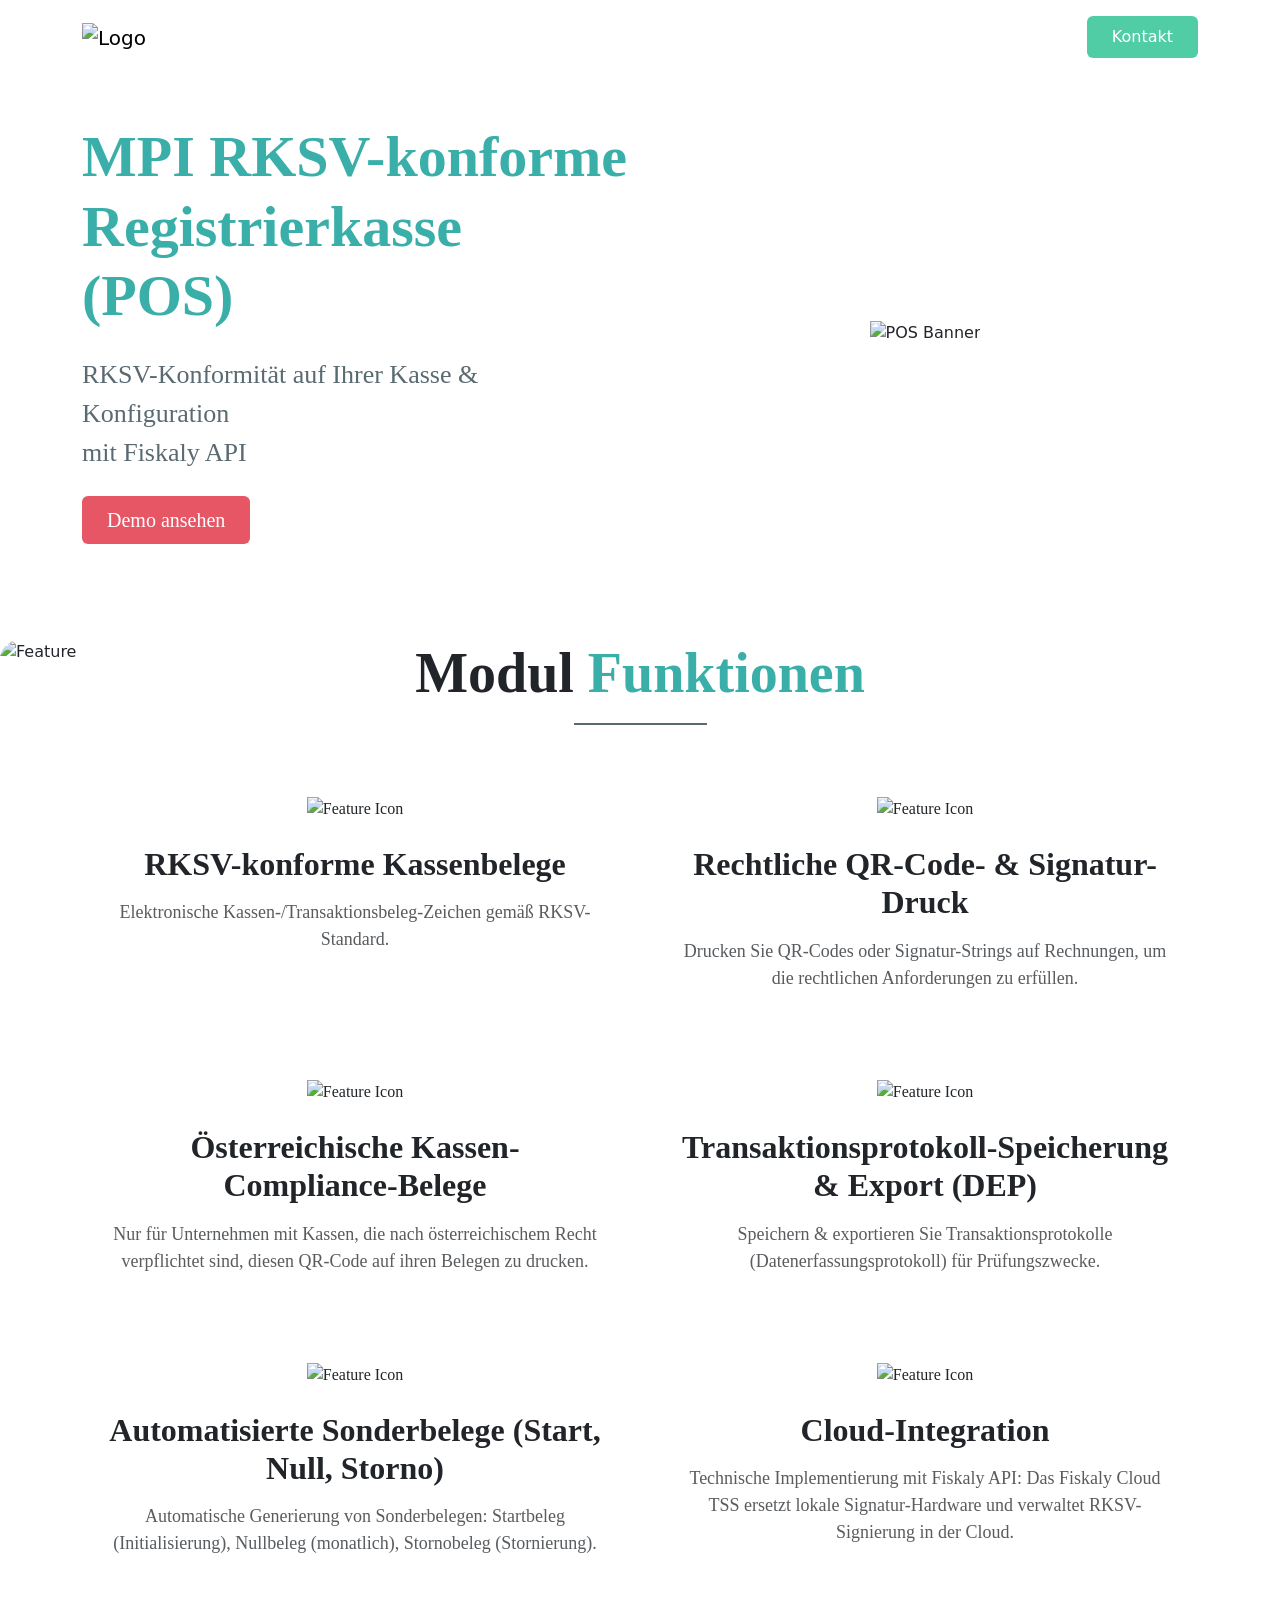
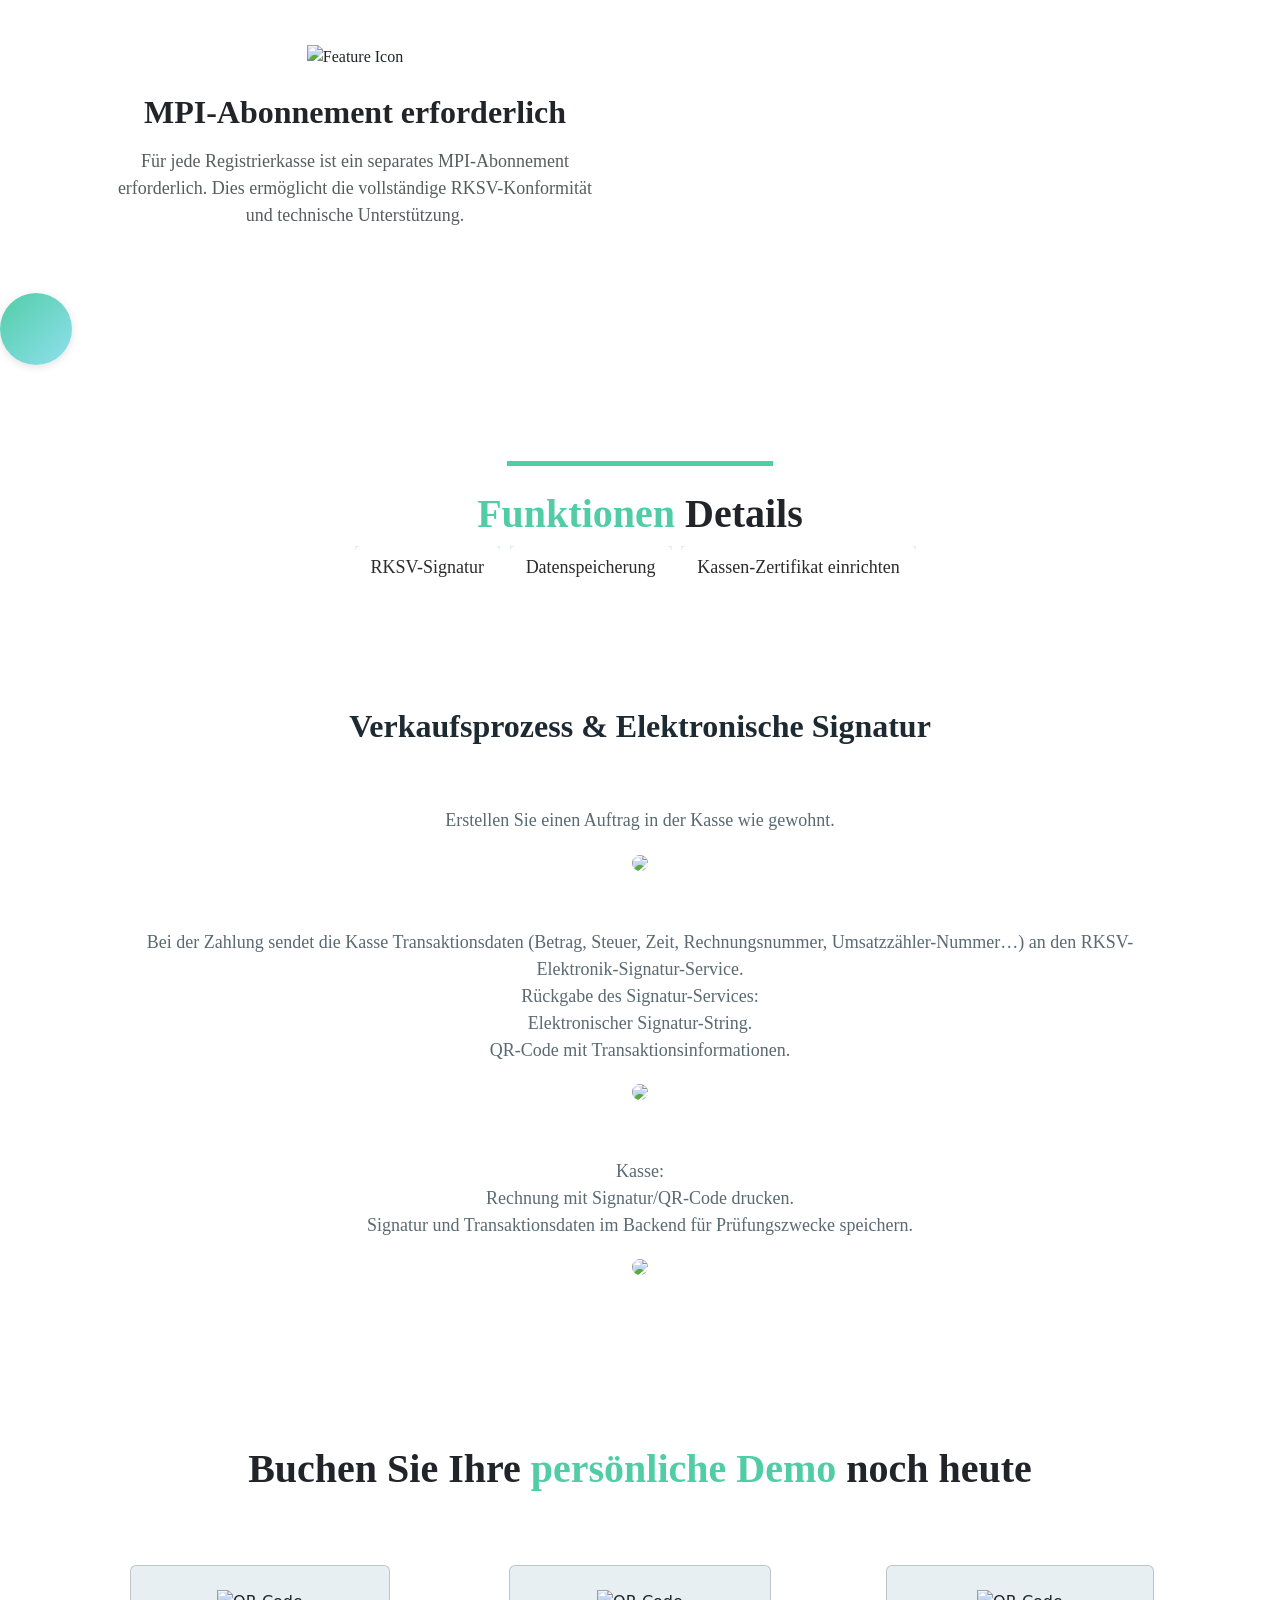
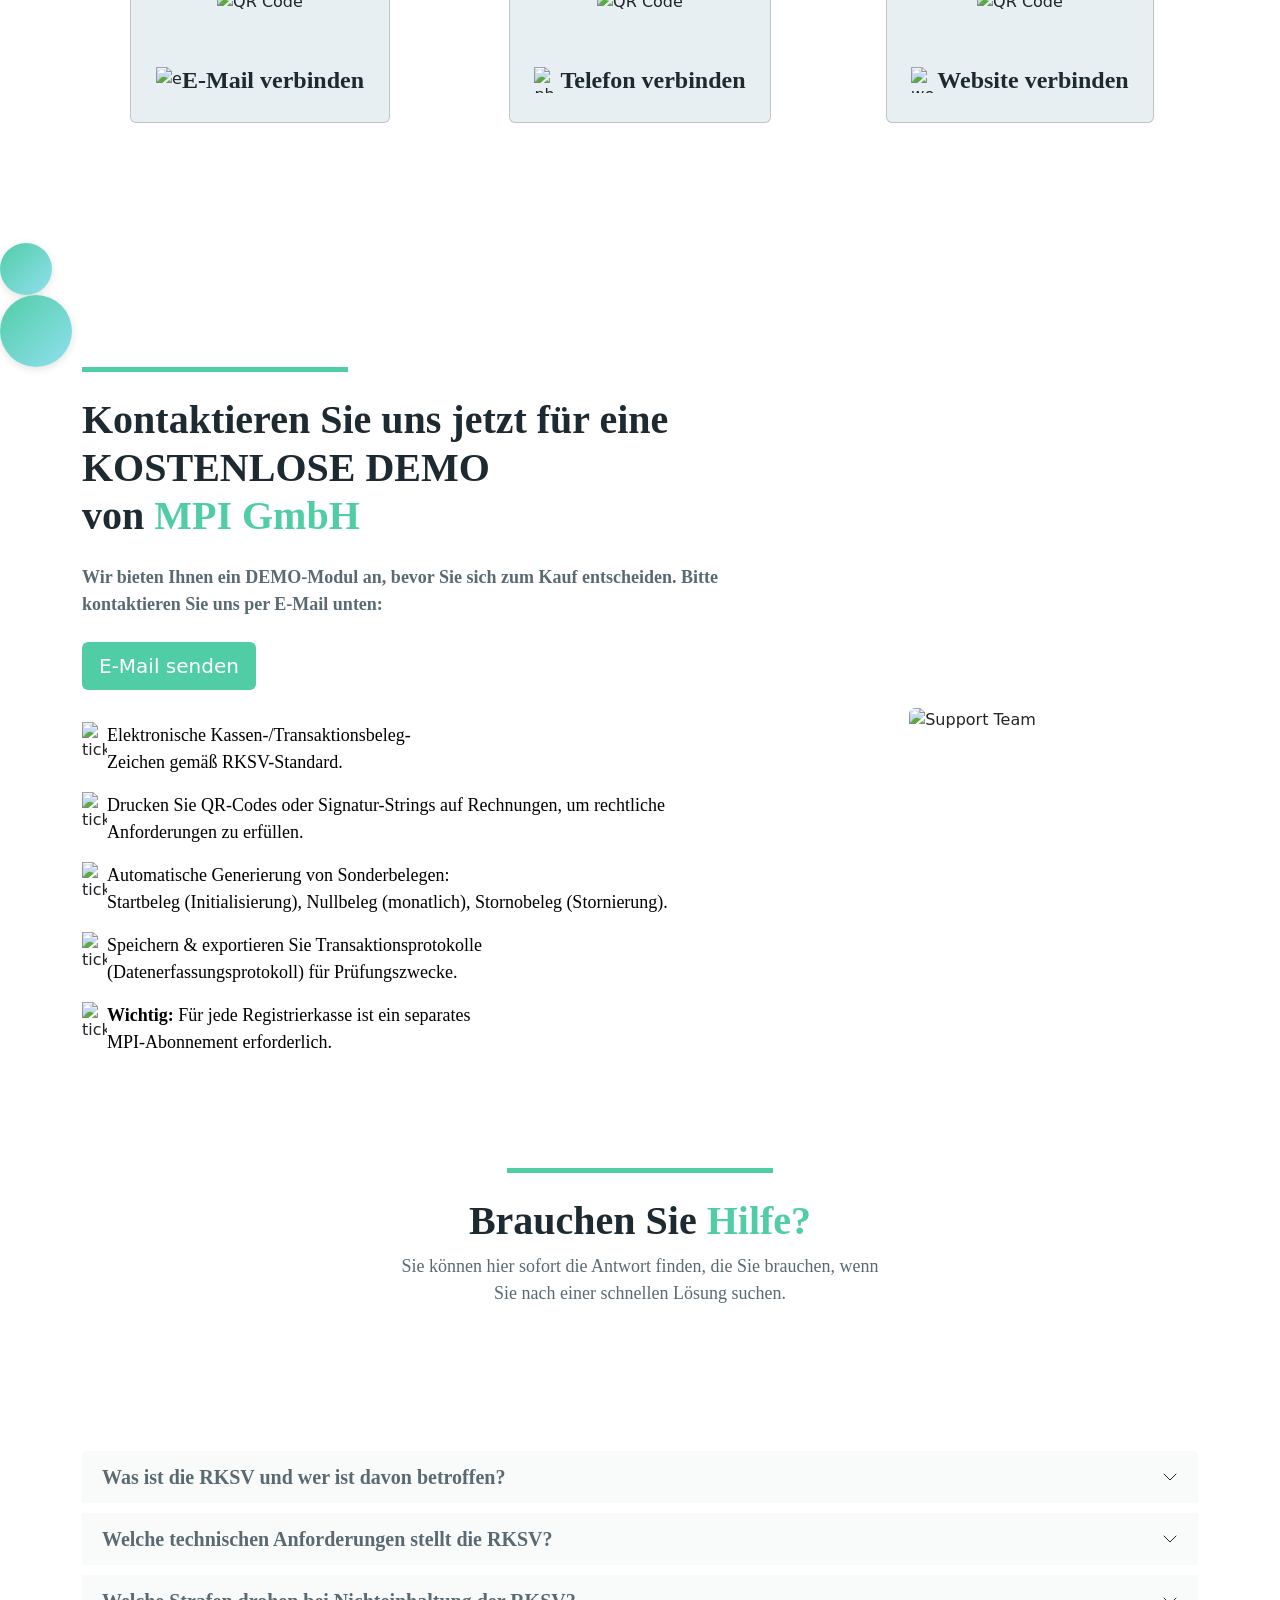
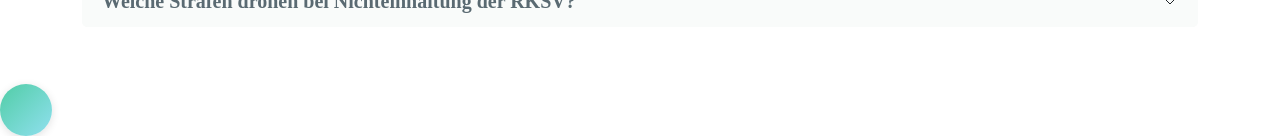
==== commit 257acc81: "Update manifest file to include additional image path and enhance description HTML with new MPI subs" ====
--- a/l10n-at-pos-cert-client/description.html
+++ b/l10n-at-pos-cert-client/description.html
@@ -128,6 +128,14 @@
                         <h3 class="h3 font-weight-bold mb-3" style="font-weight: 700; font-size: 32px">Cloud-Integration</h3>
                         <p class="text-muted" style="font-weight: 500; font-size: 18px">Technische Implementierung mit Fiskaly API: Das Fiskaly Cloud
                             TSS ersetzt lokale Signatur-Hardware und verwaltet RKSV-Signierung in der Cloud.</p>
+                    </div>
+                </div>
+                <div class="col-md-6 mb-4">
+                    <div class="text-center p-4">
+                        <img src="image/setting_image.png" alt="Feature Icon" class="mb-4" style="width:120px;">
+                        <h3 class="h3 font-weight-bold mb-3" style="font-weight: 700; font-size: 32px">MPI-Abonnement erforderlich</h3>
+                        <p class="text-muted" style="font-weight: 500; font-size: 18px">Für jede Registrierkasse ist ein separates MPI-Abonnement erforderlich. 
+                            Dies ermöglicht die vollständige RKSV-Konformität und technische Unterstützung.</p>
                     </div>
                 </div>
             </div>
@@ -500,13 +508,9 @@
                         Wir bieten Ihnen ein DEMO-Modul an, bevor Sie sich zum Kauf entscheiden. Bitte kontaktieren Sie uns per E-Mail unten:
                     </p>
                     <div class="mb-4">
-                        <a href="tel:+436609240068" class="btn btn-lg mr-3 mb-2 font-weight-bold rounded"
-                            style="background-color: #51cda6; color: #fff;">
-                            +436609240068
-                        </a>
                         <a href="mailto:office@mpi-erp.at"
                             class="btn btn-lg mb-2 font-weight-bold rounded"
-                            style="border-color:#51cda6; color: #51cda6;">
+                            style="background-color: #51cda6; color: #fff;">
                             E-Mail senden
                         </a>
                     </div>
@@ -533,6 +537,11 @@
                             <span style="color: #000000; font-family: 'Inter'; font-weight: 400; font-size: 18px;">
                                 Speichern &amp; exportieren Sie Transaktionsprotokolle<br>(Datenerfassungsprotokoll) für Prüfungszwecke.</span>
                         </li>
+                        <li class="d-flex align-items-start mb-3">
+                            <img src="image/tick.png" alt="tick" class="mr-3" style="max-width:25px;">
+                            <span style="color: #000000; font-family: 'Inter'; font-weight: 400; font-size: 18px;">
+                                <strong>Wichtig:</strong> Für jede Registrierkasse ist ein separates<br>MPI-Abonnement erforderlich.</span>
+                        </li>
                     </ul>
                 </div>
                 <div class="col-lg-5 d-flex justify-content-center">
